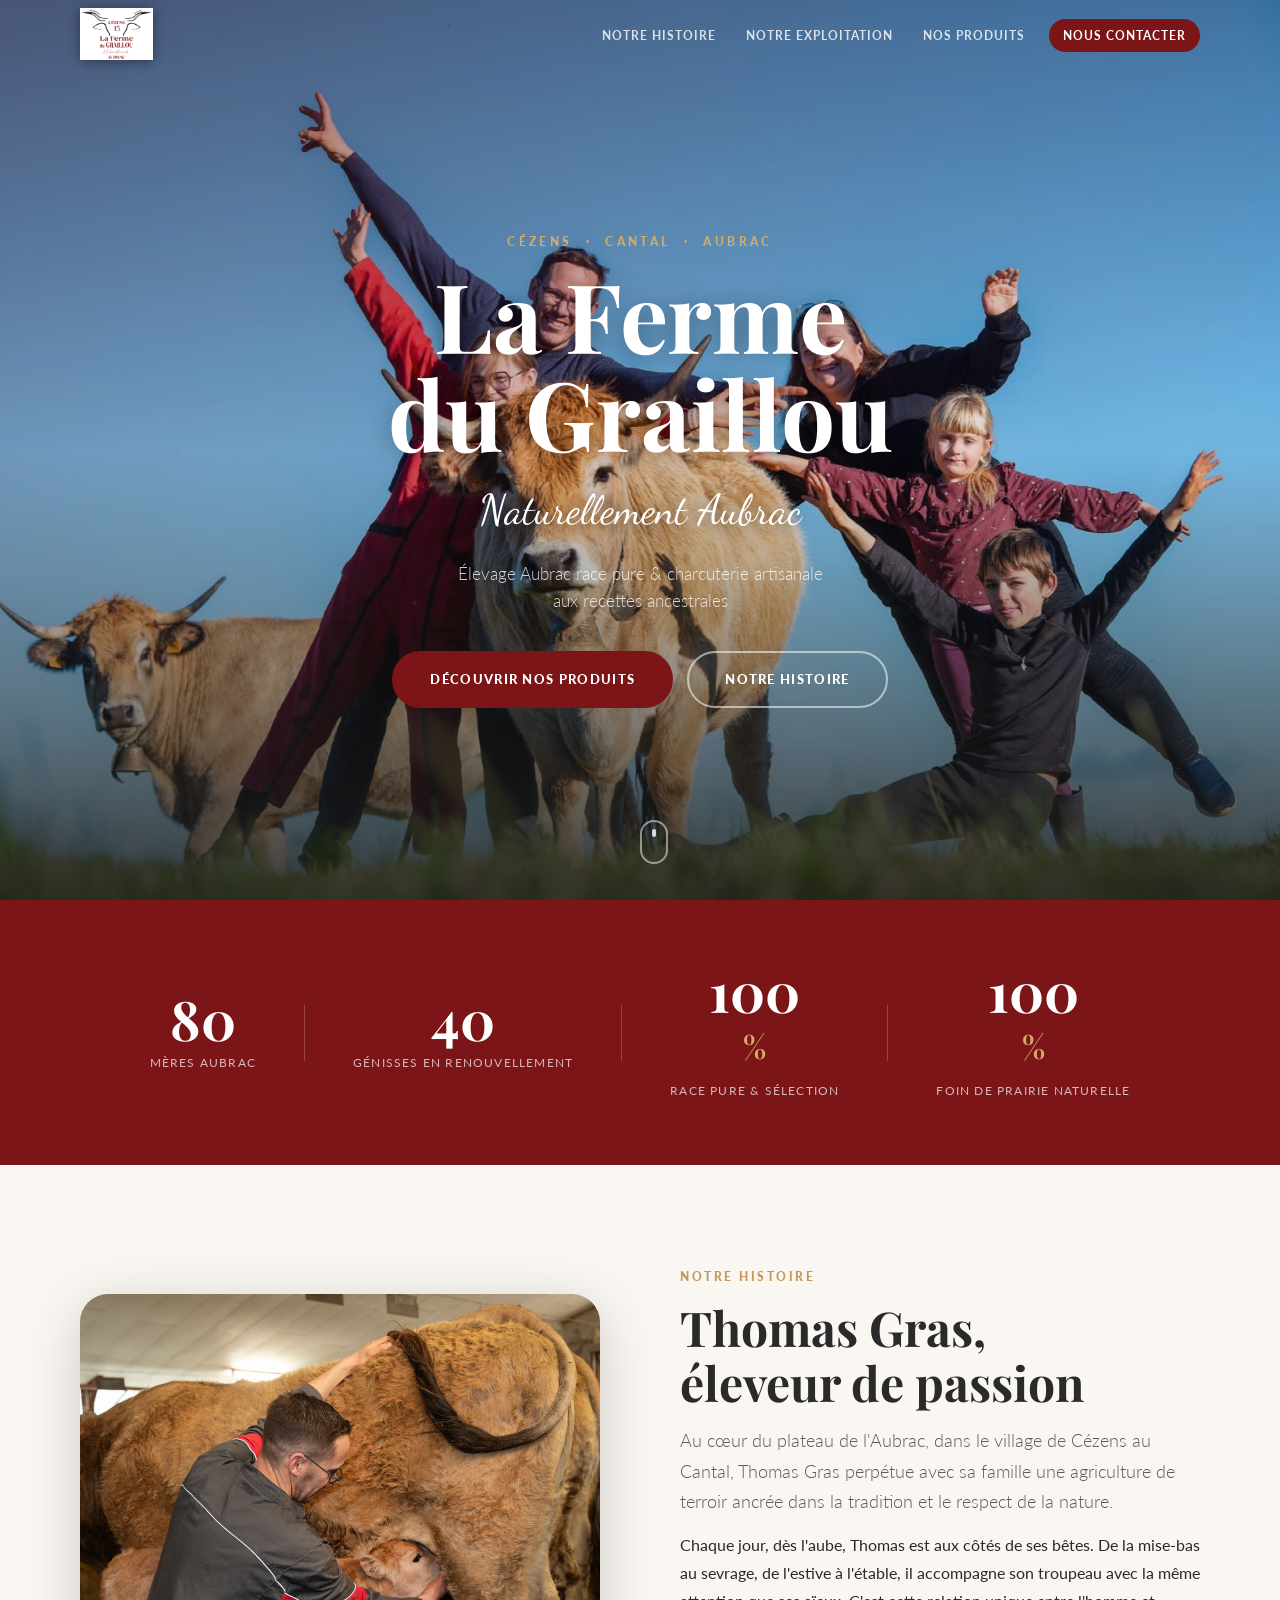
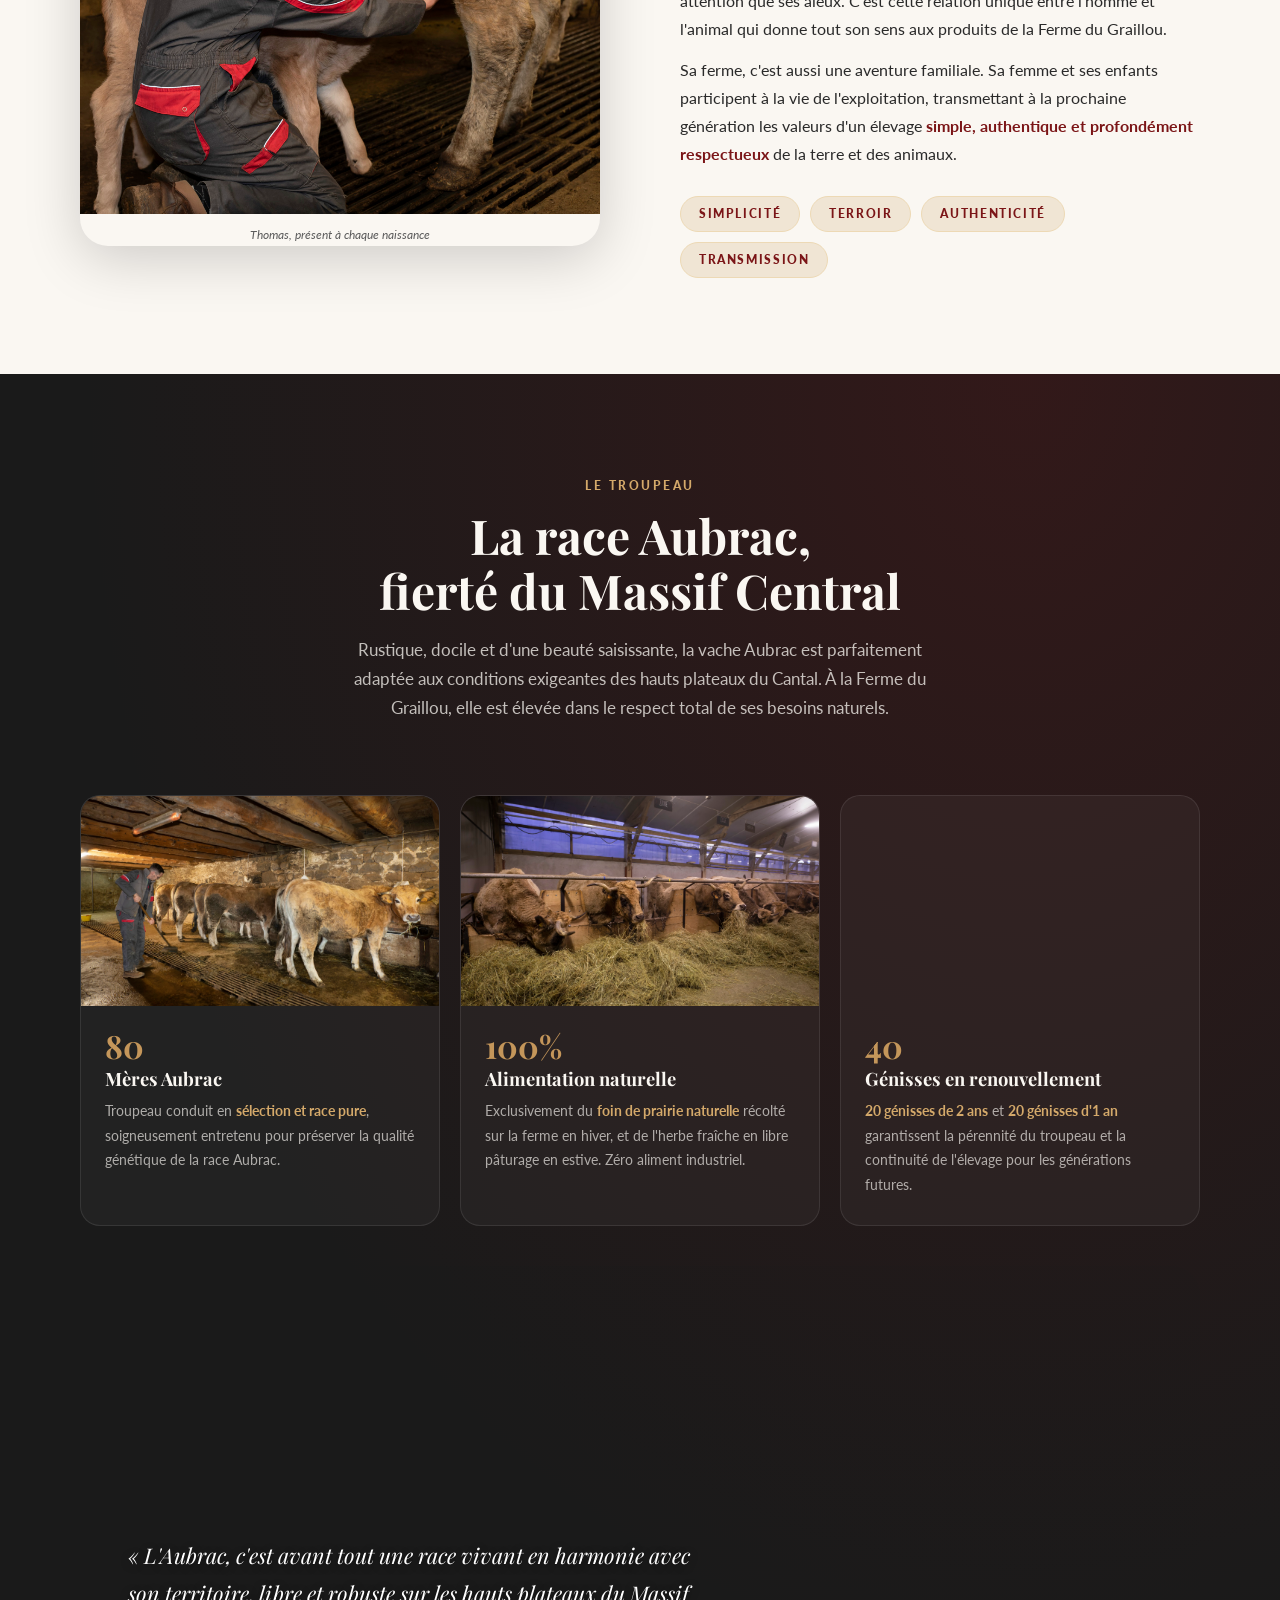
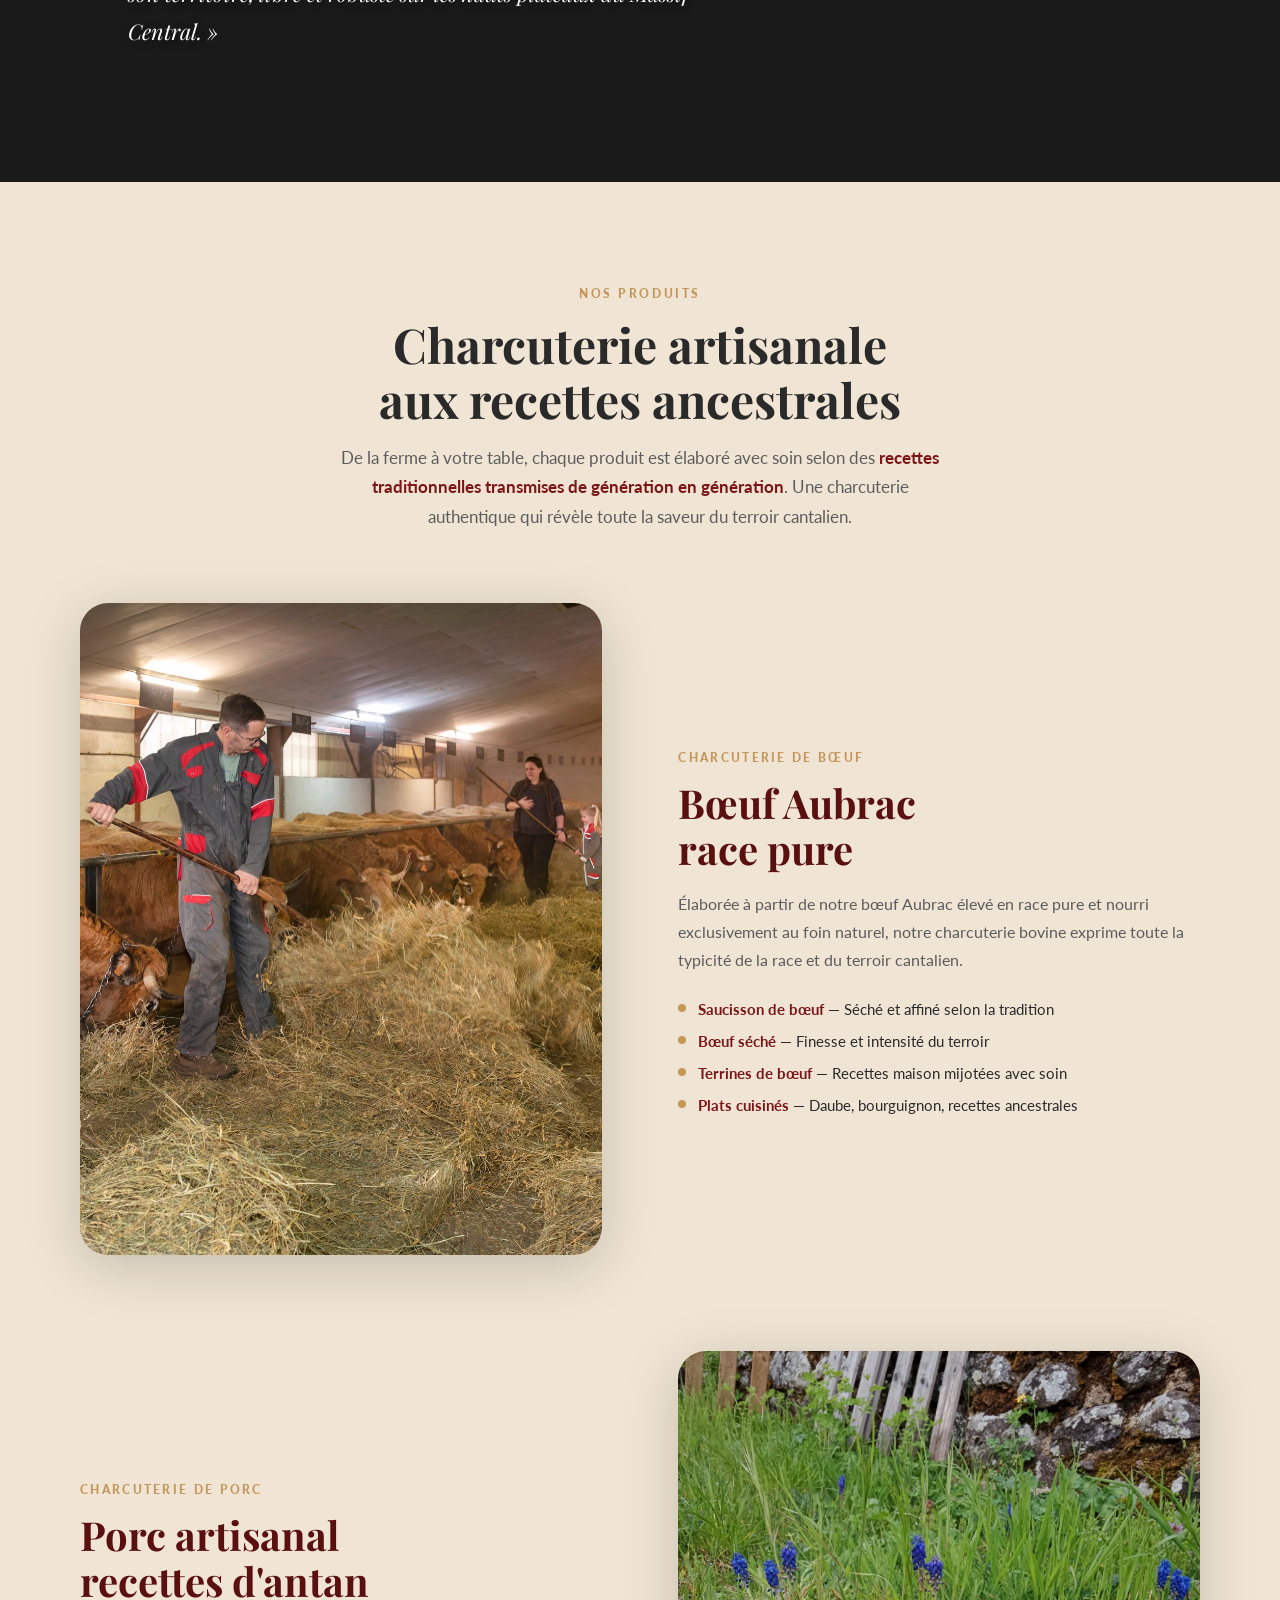
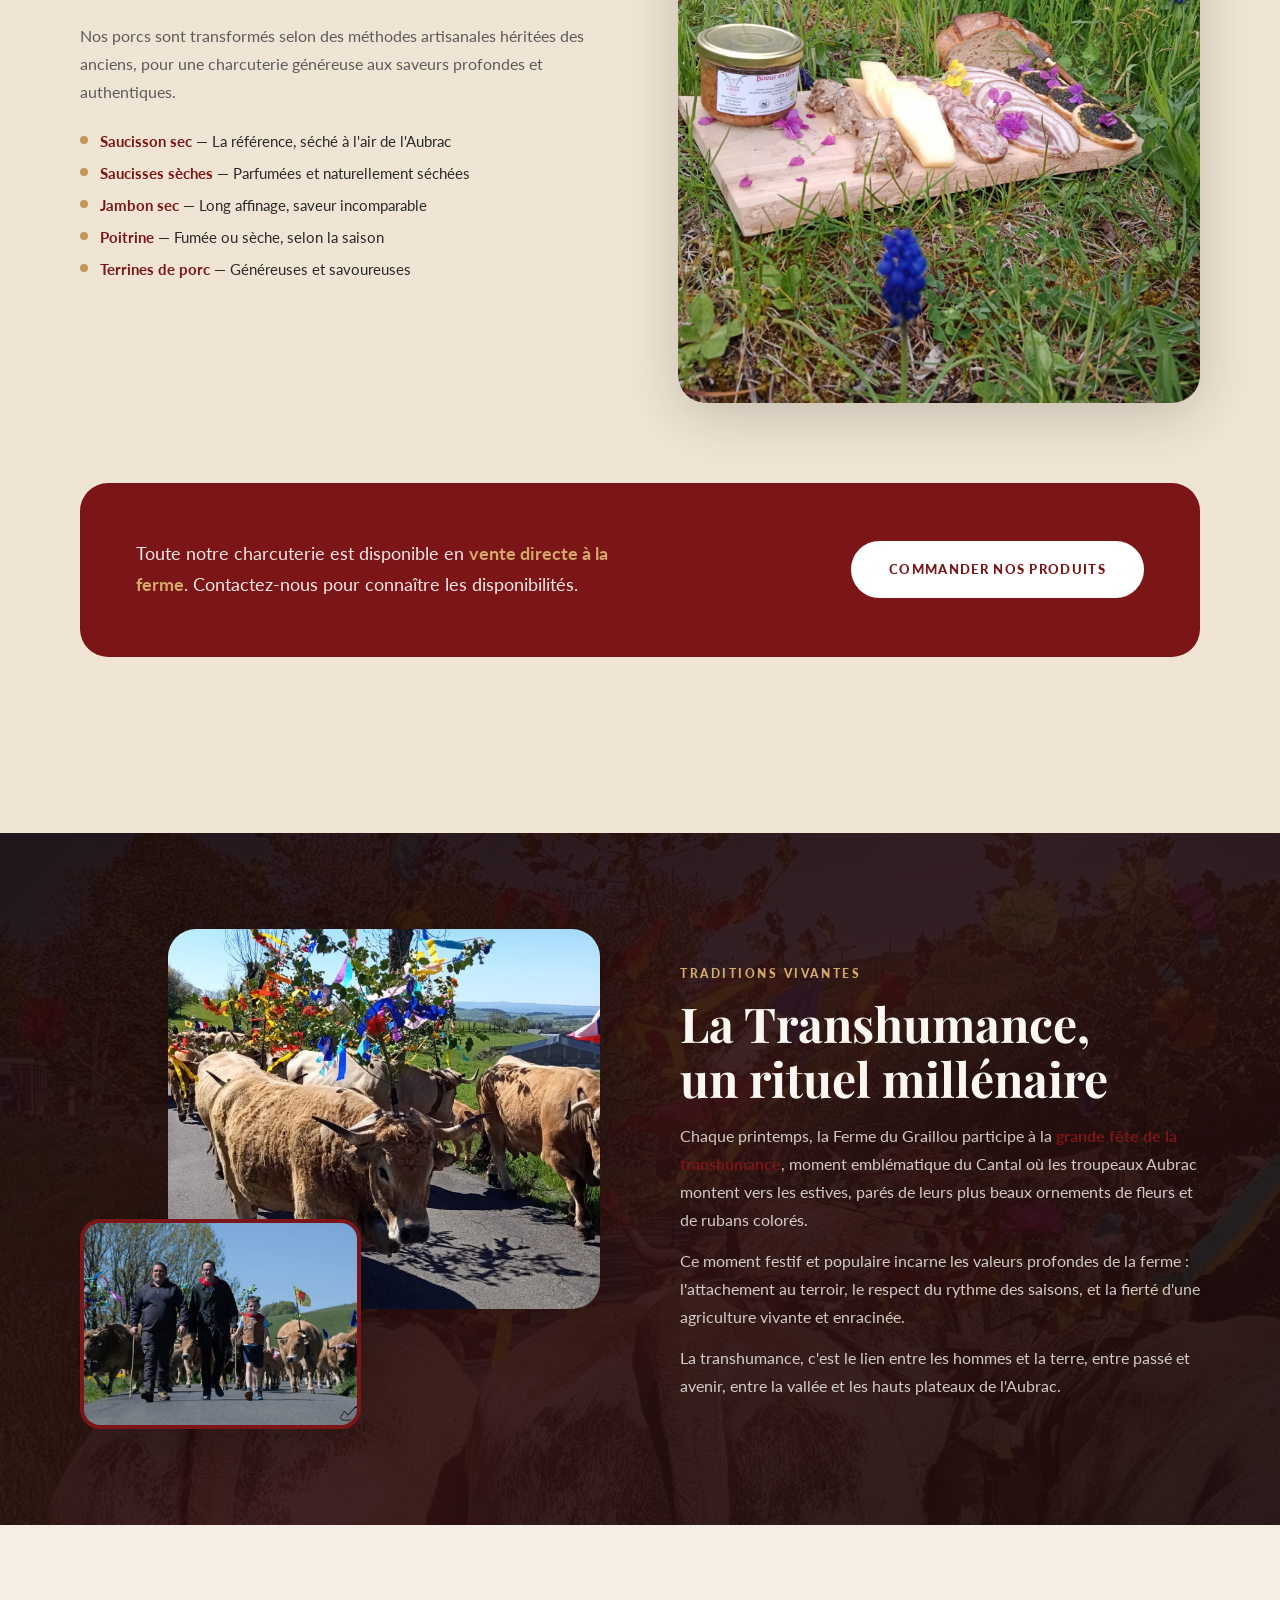
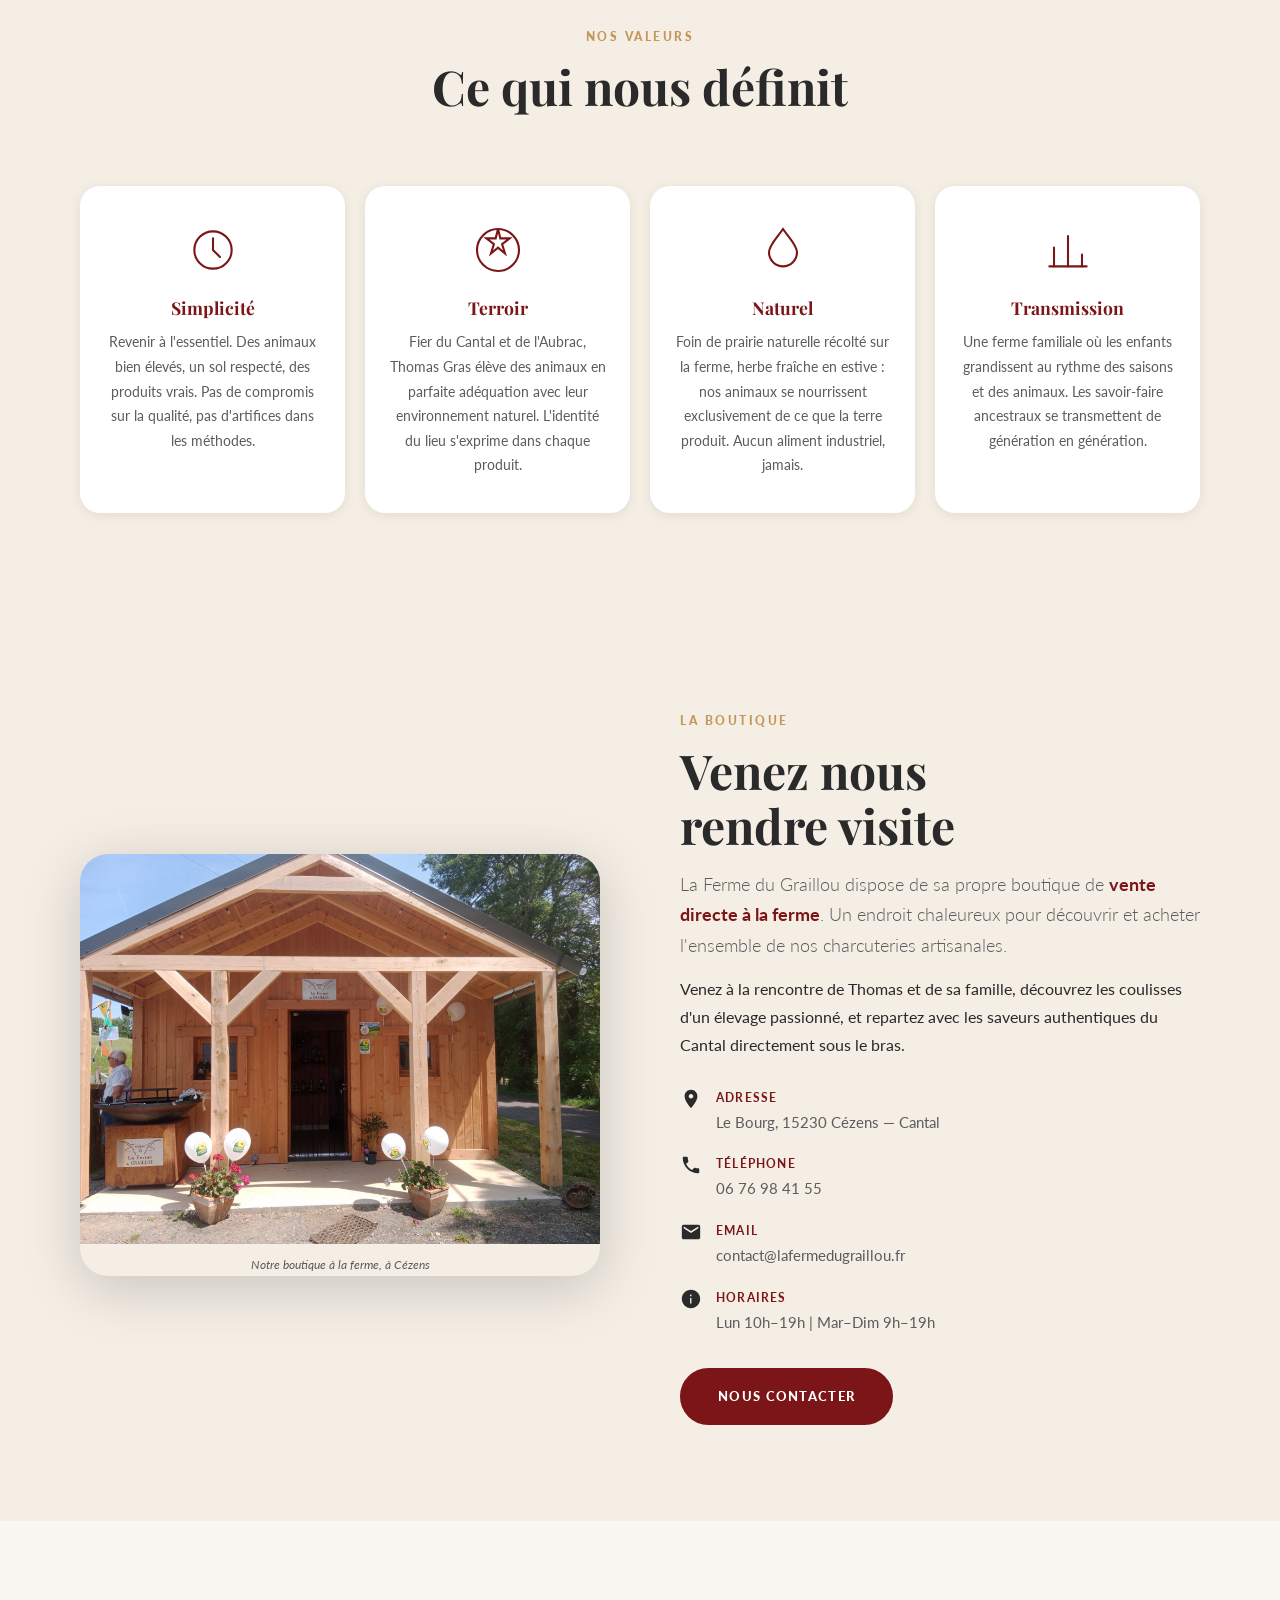
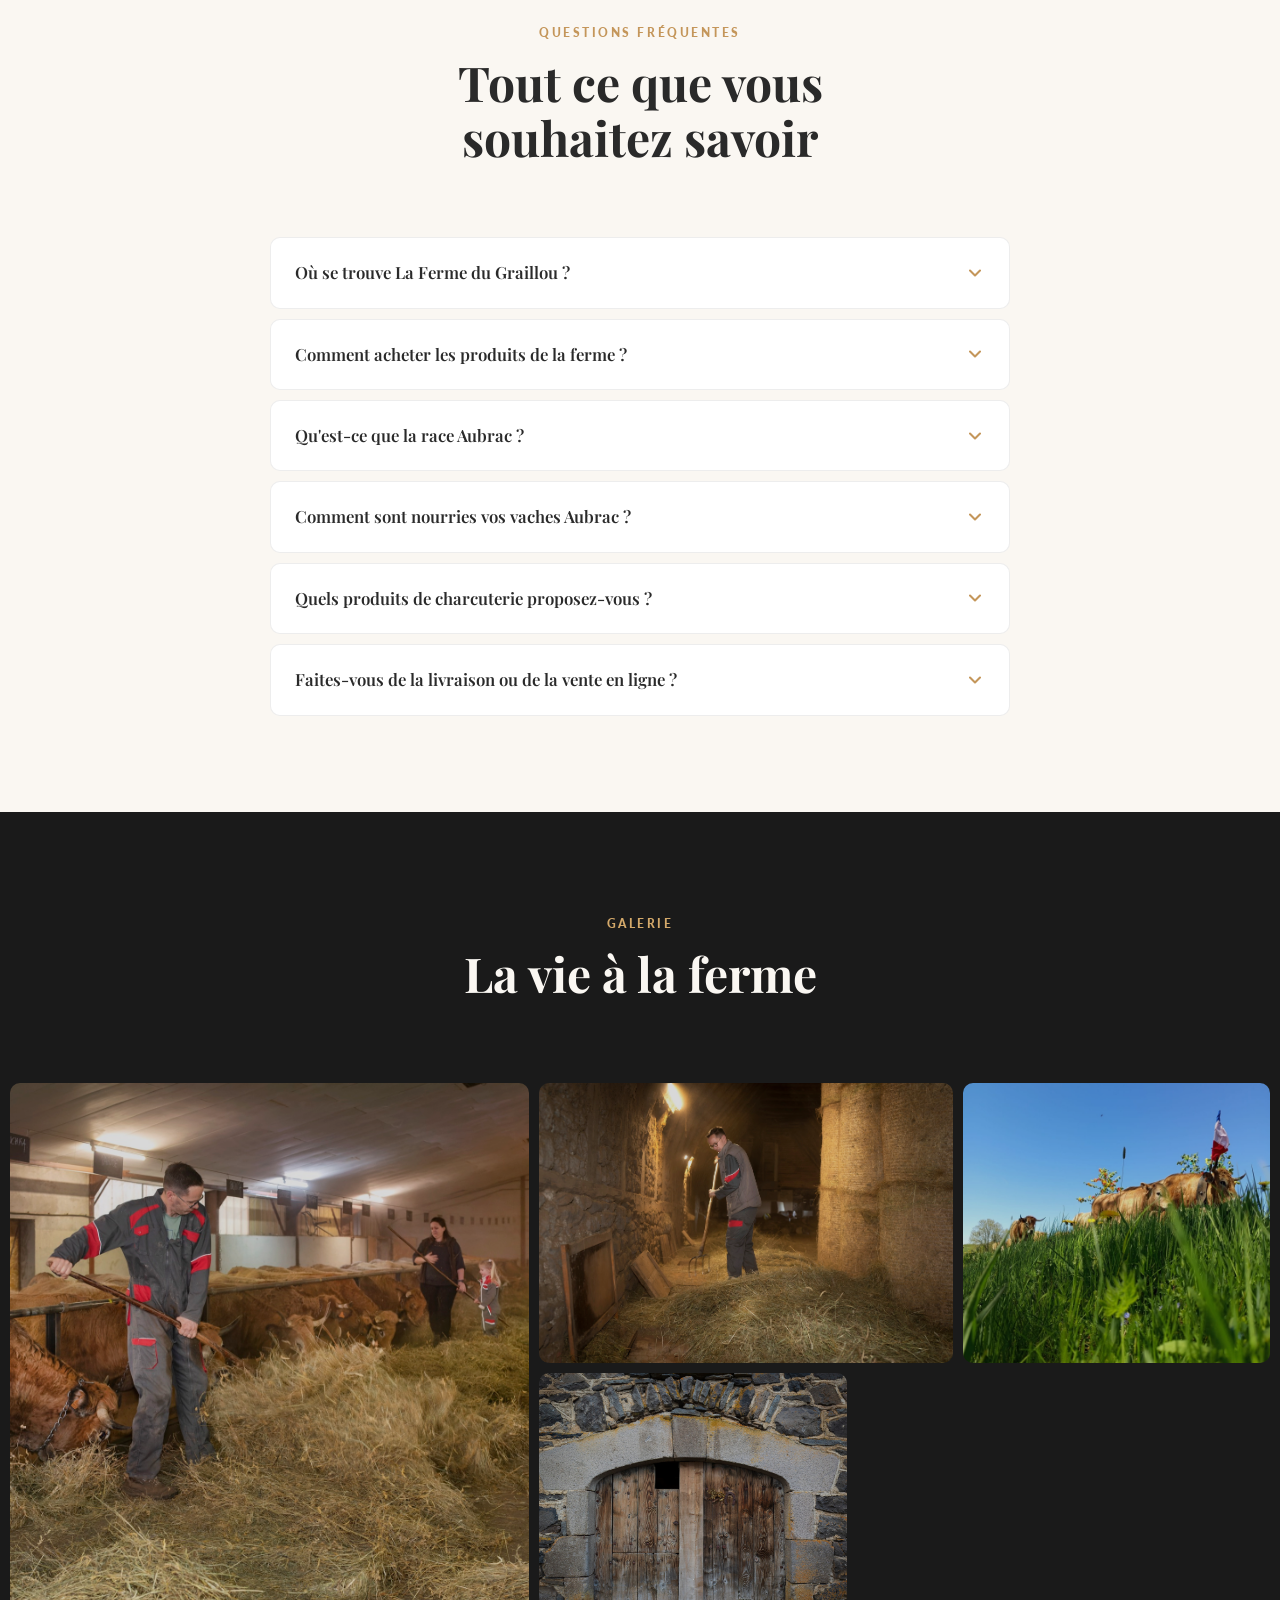
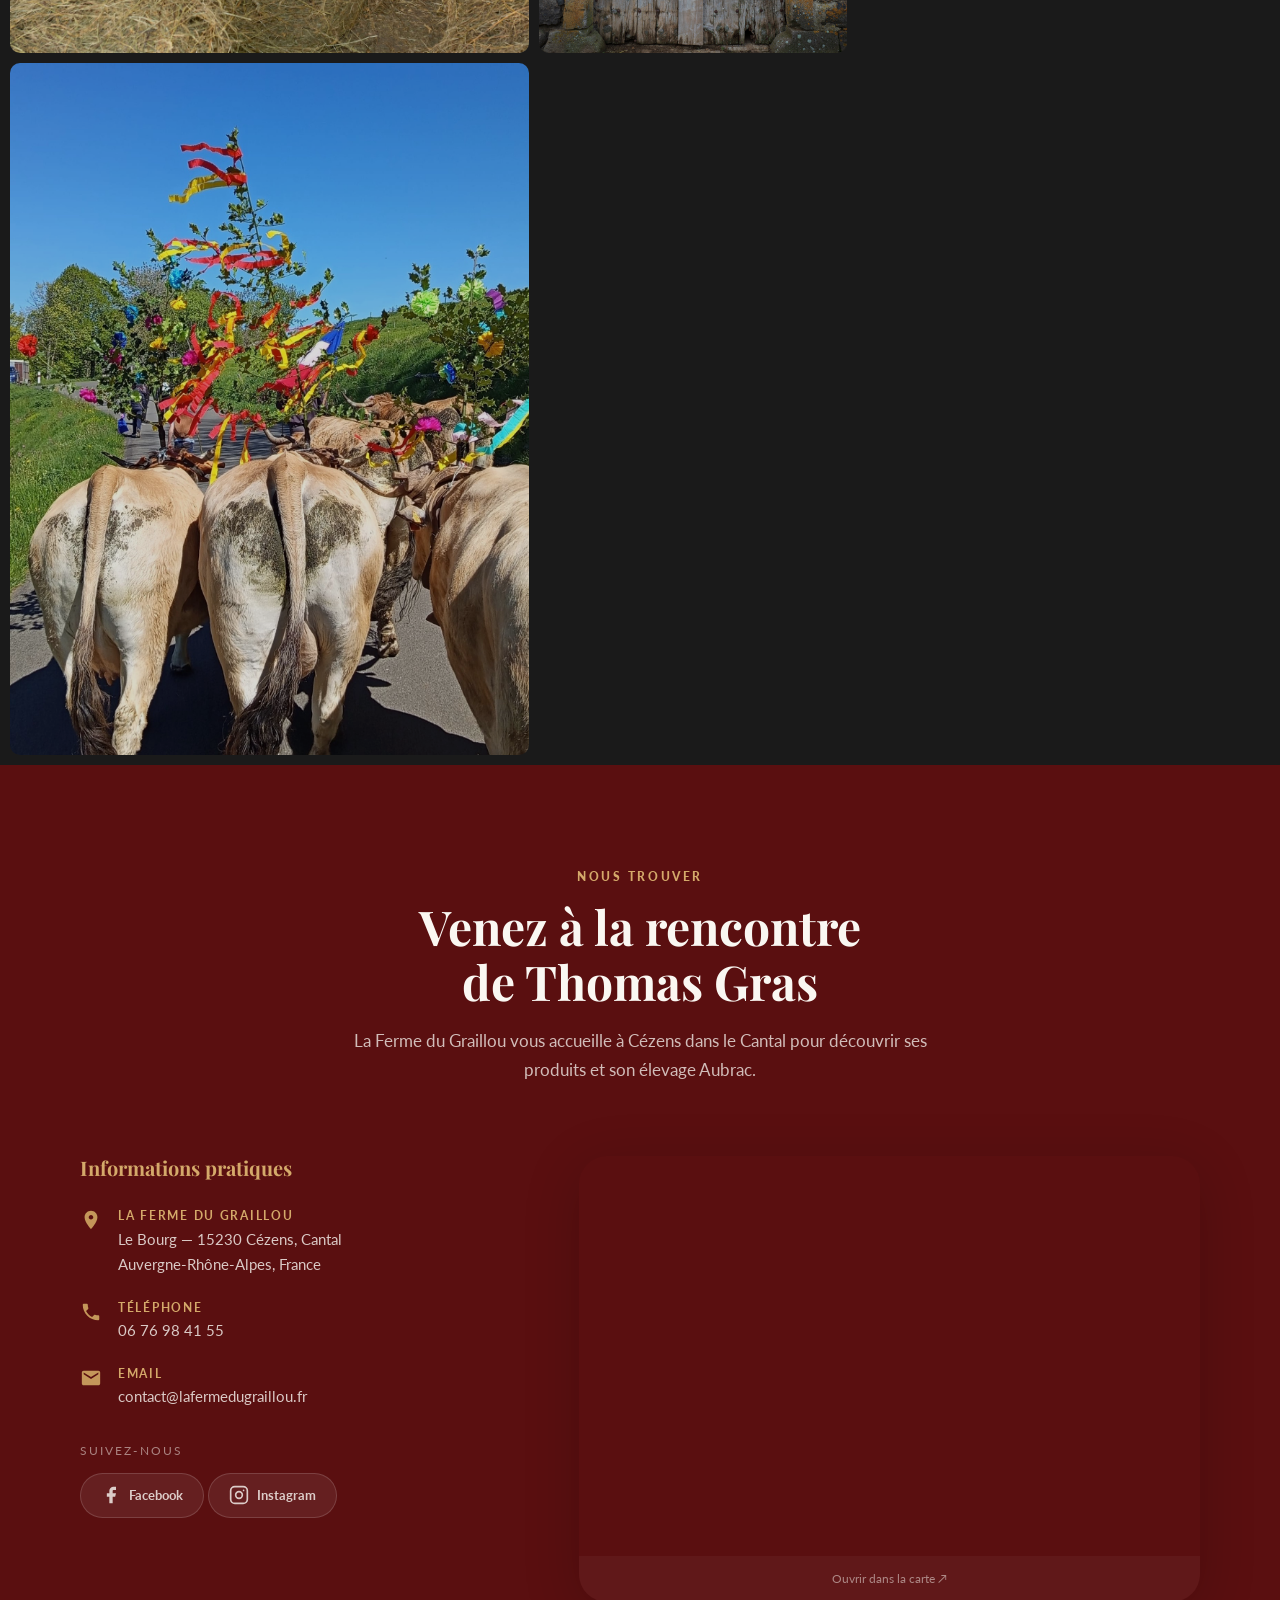
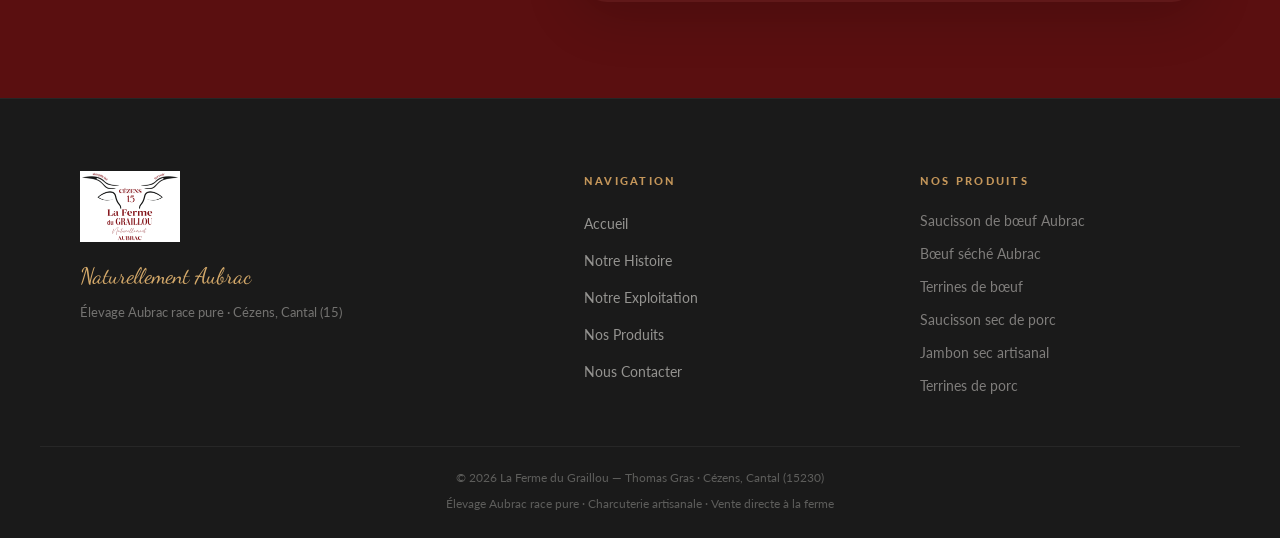
==== index.html @ 2bb00b64 "clean" ====
<!DOCTYPE html>
<html lang="fr">
<head>
  <meta charset="UTF-8">
  <meta name="viewport" content="width=device-width, initial-scale=1.0">

  <!-- ══════════════════════════════════════════════
       SEO PRIMAIRE
  ══════════════════════════════════════════════ -->
  <title>La Ferme du Graillou | Élevage Aubrac Race Pure & Charcuterie Artisanale – Cézens, Cantal (15)</title>
  <meta name="description" content="Découvrez La Ferme du Graillou à Cézens (Cantal) : élevage Aubrac race pure, 80 mères nourries au foin de prairie naturelle. Charcuterie artisanale de bœuf et porc (saucisson, bœuf séché, jambon sec, terrines) selon des recettes ancestrales. Vente directe à la ferme.">
  <meta name="keywords" content="ferme aubrac, élevage aubrac cantal, charcuterie aubrac artisanale, bœuf séché aubrac, saucisson bœuf aubrac, vente directe ferme Cantal, Cézens 15590, ferme du graillou, Thomas Gras éleveur aubrac, charcuterie terroir auvergne, jambon sec cantal, terrine bœuf aubrac, race aubrac race pure">
  <meta name="author" content="La Ferme du Graillou – Thomas Gras, Cézens, Cantal">
  <meta name="robots" content="index, follow, max-image-preview:large, max-snippet:-1">
  <meta name="geo.region" content="FR-15">
  <meta name="geo.placename" content="Cézens, Cantal">
  <link rel="canonical" href="https://www.lafermedugraillou.fr/">

  <!-- ══════════════════════════════════════════════
       OPEN GRAPH
  ══════════════════════════════════════════════ -->
  <meta property="og:type" content="website">
  <meta property="og:url" content="https://www.lafermedugraillou.fr/">
  <meta property="og:title" content="La Ferme du Graillou | Élevage Aubrac & Charcuterie Artisanale – Cézens (15)">
  <meta property="og:description" content="80 mères Aubrac race pure, nourries au foin de prairie naturelle. Charcuterie artisanale de bœuf et porc aux recettes ancestrales. Vente directe à Cézens dans le Cantal.">
  <meta property="og:image" content="https://www.lafermedugraillou.fr/images/IMG-20260101-WA0011.jpg">
  <meta property="og:image:width" content="1200">
  <meta property="og:image:height" content="630">
  <meta property="og:locale" content="fr_FR">
  <meta property="og:site_name" content="La Ferme du Graillou">

  <!-- ══════════════════════════════════════════════
       TWITTER CARD
  ══════════════════════════════════════════════ -->
  <meta name="twitter:card" content="summary_large_image">
  <meta name="twitter:title" content="La Ferme du Graillou | Élevage Aubrac & Charcuterie Artisanale">
  <meta name="twitter:description" content="Élevage Aubrac race pure et charcuterie artisanale à Cézens, Cantal. Vente directe à la ferme.">
  <meta name="twitter:image" content="https://www.lafermedugraillou.fr/images/IMG-20260101-WA0011.jpg">

  <!-- ══════════════════════════════════════════════
       PERFORMANCE
  ══════════════════════════════════════════════ -->
  <link rel="preconnect" href="https://fonts.googleapis.com">
  <link rel="preconnect" href="https://fonts.gstatic.com" crossorigin>
  <link href="https://fonts.googleapis.com/css2?family=Playfair+Display:ital,wght@0,400;0,600;0,700;1,400;1,600&family=Lato:wght@300;400;700;900&family=Dancing+Script:wght@600;700&display=swap" rel="stylesheet">
  <link rel="preload" as="image" href="images/IMG-20260101-WA0011.jpg">
  <link rel="icon" type="image/png" href="images/LOGO.pdf_20240627_192916_0000.png">

  <!-- CSS -->
  <link rel="stylesheet" href="style.css">

  <!-- ══════════════════════════════════════════════
       SCHEMA.ORG – DONNÉES STRUCTURÉES
  ══════════════════════════════════════════════ -->
  <script type="application/ld+json">
  {
    "@context": "https://schema.org",
    "@graph": [
      {
        "@type": ["LocalBusiness", "FoodEstablishment", "Farm"],
        "@id": "https://www.lafermedugraillou.fr/#business",
        "name": "La Ferme du Graillou",
        "alternateName": ["Ferme du Graillou", "La Ferme du Graillou Cézens"],
        "description": "Élevage Aubrac en race pure et sélection à Cézens dans le Cantal. 80 mères Aubrac nourries exclusivement au foin de prairie naturelle récolté sur la ferme. Charcuterie artisanale de bœuf et de porc élaborée selon des recettes traditionnelles et ancestrales. Vente directe à la ferme.",
        "url": "https://www.lafermedugraillou.fr",
        "logo": "https://www.lafermedugraillou.fr/images/LOGO.pdf_20240627_192916_0000.png",
        "image": ["https://www.lafermedugraillou.fr/images/IMG-20260101-WA0011.jpg","https://www.lafermedugraillou.fr/images/IMG-20260209-WA0002.jpg"],
        "telephone": "+33-6-76-98-41-55",
        "openingHours": ["Mo 10:00-19:00", "Tu-Su 09:00-19:00"],
        "email": "contact@lafermedugraillou.fr",
        "priceRange": "€€",
        "currenciesAccepted": "EUR",
        "paymentAccepted": "Cash, Chèque",
        "address": {
          "@type": "PostalAddress",
          "streetAddress": "Le Bourg",
          "addressLocality": "Cézens",
          "postalCode": "15230",
          "addressRegion": "Cantal",
          "addressCountry": "FR"
        },
        "geo": { "@type": "GeoCoordinates", "latitude": 45.07, "longitude": 2.88 },
        "founder": {
          "@type": "Person",
          "name": "Thomas Gras",
          "jobTitle": "Éleveur – Charcutier artisanal"
        },
        "hasOfferCatalog": {
          "@type": "OfferCatalog",
          "name": "Charcuterie artisanale La Ferme du Graillou",
          "itemListElement": [
            { "@type": "Offer", "itemOffered": { "@type": "Product", "name": "Saucisson de bœuf Aubrac", "description": "Saucisson sec élaboré à partir de bœuf Aubrac race pure élevé à Cézens dans le Cantal" } },
            { "@type": "Offer", "itemOffered": { "@type": "Product", "name": "Bœuf séché Aubrac", "description": "Bœuf séché traditionnel à partir de vaches Aubrac nourries au foin de prairie naturelle" } },
            { "@type": "Offer", "itemOffered": { "@type": "Product", "name": "Terrines de bœuf Aubrac" } },
            { "@type": "Offer", "itemOffered": { "@type": "Product", "name": "Plats cuisinés au bœuf Aubrac" } },
            { "@type": "Offer", "itemOffered": { "@type": "Product", "name": "Saucisson sec de porc" } },
            { "@type": "Offer", "itemOffered": { "@type": "Product", "name": "Saucisses sèches de porc" } },
            { "@type": "Offer", "itemOffered": { "@type": "Product", "name": "Jambon sec artisanal" } },
            { "@type": "Offer", "itemOffered": { "@type": "Product", "name": "Poitrine de porc" } },
            { "@type": "Offer", "itemOffered": { "@type": "Product", "name": "Terrines de porc" } }
          ]
        },
        "sameAs": ["https://www.facebook.com/thomas.gras.92/", "https://www.instagram.com/gras4243/"]
      },
      {
        "@type": "FAQPage",
        "mainEntity": [
          {
            "@type": "Question",
            "name": "Où se trouve La Ferme du Graillou ?",
            "acceptedAnswer": {
              "@type": "Answer",
              "text": "La Ferme du Graillou est située au Bourg, à Cézens (15230) dans le Cantal, au cœur du plateau de l'Aubrac en Auvergne. Elle est accessible depuis Saint-Flour ou Murat."
            }
          },
          {
            "@type": "Question",
            "name": "Comment acheter les produits de la Ferme du Graillou ?",
            "acceptedAnswer": {
              "@type": "Answer",
              "text": "Nos charcuteries sont disponibles en vente directe à la ferme dans notre boutique en bois à Cézens. Contactez-nous par téléphone ou email pour connaître les disponibilités et passer commande."
            }
          },
          {
            "@type": "Question",
            "name": "Qu'est-ce que la race Aubrac ?",
            "acceptedAnswer": {
              "@type": "Answer",
              "text": "L'Aubrac est une race bovine rustique et docile, originaire du plateau du même nom en Aveyron et Cantal. Reconnue pour la qualité exceptionnelle de sa viande persillée, elle est parfaitement adaptée aux conditions climatiques des hauts plateaux. À la Ferme du Graillou, le troupeau est conduit en race pure et sélection."
            }
          },
          {
            "@type": "Question",
            "name": "Comment sont nourries les vaches Aubrac de la ferme ?",
            "acceptedAnswer": {
              "@type": "Answer",
              "text": "Nos 80 vaches Aubrac sont nourries exclusivement au foin de prairie naturelle récolté sur la ferme en hiver, et bénéficient de pâturages naturels en libre accès durant la période estivale. Aucun aliment industriel ni intrant extérieur n'est utilisé."
            }
          },
          {
            "@type": "Question",
            "name": "Quels produits de charcuterie proposez-vous ?",
            "acceptedAnswer": {
              "@type": "Answer",
              "text": "Nous proposons une gamme complète de charcuterie artisanale : en bœuf Aubrac (saucisson, bœuf séché, terrines, plats cuisinés) et en porc (saucisson sec, saucisses sèches, jambon sec, poitrine, terrines). Tous nos produits sont élaborés selon des recettes traditionnelles et ancestrales."
            }
          },
          {
            "@type": "Question",
            "name": "Faites-vous de la livraison ou de la vente en ligne ?",
            "acceptedAnswer": {
              "@type": "Answer",
              "text": "Nos produits sont principalement disponibles en vente directe à la ferme. Pour toute demande de livraison ou de commande à distance, contactez-nous directement par téléphone ou email afin de trouver la solution la plus adaptée."
            }
          }
        ]
      },
      {
        "@type": "WebSite",
        "@id": "https://www.lafermedugraillou.fr/#website",
        "url": "https://www.lafermedugraillou.fr",
        "name": "La Ferme du Graillou",
        "inLanguage": "fr-FR",
        "publisher": { "@id": "https://www.lafermedugraillou.fr/#business" }
      }
    ]
  }
  </script>
</head>

<body>

  <!-- Barre de progression de lecture -->
  <div class="scroll-progress" aria-hidden="true"></div>

  <!-- ══════════════════════════════════════════════
       NAVIGATION
  ══════════════════════════════════════════════ -->
  <header class="site-header" id="site-header">
    <nav class="nav-container" aria-label="Navigation principale">

      <a href="index.html" class="nav-logo" aria-label="La Ferme du Graillou – Retour à l'accueil">
        <img src="images/LOGO.pdf_20240627_192916_0000.png"
             alt="Logo La Ferme du Graillou – Élevage Aubrac Cézens Cantal"
             width="110" height="74">
      </a>

      <button class="nav-toggle" id="nav-toggle"
              aria-expanded="false" aria-controls="nav-menu"
              aria-label="Ouvrir le menu de navigation">
        <span class="burger-line"></span>
        <span class="burger-line"></span>
        <span class="burger-line"></span>
      </button>

      <ul class="nav-menu" id="nav-menu" role="list">
        <li><a href="histoire.html"     class="nav-link">Notre Histoire</a></li>
        <li><a href="exploitation.html" class="nav-link">Notre Exploitation</a></li>
        <li><a href="produits.html"     class="nav-link">Nos Produits</a></li>
        <li><a href="contact.html"      class="nav-link nav-cta">Nous Contacter</a></li>
      </ul>

    </nav>
  </header>

  <main id="main">

    <!-- ══════════════════════════════════════════════
         HERO
    ══════════════════════════════════════════════ -->
    <section id="accueil" class="hero" aria-label="La Ferme du Graillou – Élevage Aubrac et charcuterie artisanale à Cézens">

      <div class="hero-media" aria-hidden="true">
        <img src="images/IMG-20260101-WA0011.jpg"
             alt="Thomas Gras et sa famille avec leurs vaches Aubrac dans les prairies de Cézens, Cantal"
             class="hero-img"
             fetchpriority="high"
             decoding="async">
      </div>
      <div class="hero-overlay" aria-hidden="true"></div>

      <div class="hero-content">
        <p  class="hero-eyebrow hero-anim" style="--i:0">Cézens &nbsp;·&nbsp; Cantal &nbsp;·&nbsp; Aubrac</p>
        <h1 class="hero-title  hero-anim" style="--i:1">La Ferme<br>du Graillou</h1>
        <p  class="hero-script hero-anim"  style="--i:2">Naturellement Aubrac</p>
        <p  class="hero-sub    hero-anim"  style="--i:3">
          Élevage Aubrac race pure &amp; charcuterie artisanale<br class="d-none-sm">
          aux recettes ancestrales
        </p>
        <div class="hero-actions hero-anim" style="--i:4">
          <a href="#produits" class="btn btn-primary">Découvrir nos produits</a>
          <a href="#histoire" class="btn btn-ghost">Notre histoire</a>
        </div>
      </div>

      <a href="#histoire" class="hero-scroll-cue" aria-label="Défiler vers la suite">
        <span class="scroll-mouse" aria-hidden="true"><span></span></span>
      </a>

    </section>

    <!-- ══════════════════════════════════════════════
         BANDE DE CHIFFRES CLÉS
    ══════════════════════════════════════════════ -->
    <section class="stats-band" aria-label="Chiffres clés de l'élevage Aubrac">
      <div class="stats-inner">
        <div class="stat-item" data-animate="fade-up">
          <span class="stat-num" data-count="80">0</span>
          <span class="stat-suffix"></span>
          <span class="stat-label">Mères Aubrac</span>
        </div>
        <div class="stat-sep" aria-hidden="true"></div>
        <div class="stat-item" data-animate="fade-up" style="--anim-delay:80ms">
          <span class="stat-num" data-count="40">0</span>
          <span class="stat-suffix"></span>
          <span class="stat-label">Génisses en renouvellement</span>
        </div>
        <div class="stat-sep" aria-hidden="true"></div>
        <div class="stat-item" data-animate="fade-up" style="--anim-delay:160ms">
          <span class="stat-num" data-count="100">0</span>
          <span class="stat-suffix">%</span>
          <span class="stat-label">Race pure &amp; sélection</span>
        </div>
        <div class="stat-sep" aria-hidden="true"></div>
        <div class="stat-item" data-animate="fade-up" style="--anim-delay:240ms">
          <span class="stat-num" data-count="100">0</span>
          <span class="stat-suffix">%</span>
          <span class="stat-label">Foin de prairie naturelle</span>
        </div>
      </div>
    </section>

    <!-- ══════════════════════════════════════════════
         NOTRE HISTOIRE
    ══════════════════════════════════════════════ -->
    <section id="histoire" class="section section-histoire" aria-labelledby="h-histoire">
      <div class="container">

        <div class="split-layout">

          <div class="split-image" data-animate="fade-right">
            <figure class="img-frame">
              <img src="images/G23_9295-CR2_DxO_DeepPRIME.jpg"
                   alt="Thomas Gras aide un veau nouveau-né à téter sa mère Aubrac dans l'étable de la Ferme du Graillou à Cézens"
                   loading="lazy" decoding="async">
              <figcaption>Thomas, présent à chaque naissance</figcaption>
            </figure>
          </div>

          <div class="split-text">
            <span class="eyebrow" data-animate="fade-up">Notre Histoire</span>
            <h2 id="h-histoire" class="section-title" data-animate="fade-up" style="--anim-delay:80ms">
              Thomas Gras,<br>éleveur de passion
            </h2>
            <p data-animate="fade-up" style="--anim-delay:160ms" class="lead-text">
              Au cœur du plateau de l'Aubrac, dans le village de Cézens au Cantal, Thomas Gras perpétue avec sa famille une agriculture de terroir ancrée dans la tradition et le respect de la nature.
            </p>
            <p data-animate="fade-up" style="--anim-delay:200ms">
              Chaque jour, dès l'aube, Thomas est aux côtés de ses bêtes. De la mise-bas au sevrage, de l'estive à l'étable, il accompagne son troupeau avec la même attention que ses aïeux. C'est cette relation unique entre l'homme et l'animal qui donne tout son sens aux produits de la Ferme du Graillou.
            </p>
            <p data-animate="fade-up" style="--anim-delay:240ms">
              Sa ferme, c'est aussi une aventure familiale. Sa femme et ses enfants participent à la vie de l'exploitation, transmettant à la prochaine génération les valeurs d'un élevage <strong>simple, authentique et profondément respectueux</strong> de la terre et des animaux.
            </p>

            <div class="tag-row" data-animate="fade-up" style="--anim-delay:300ms">
              <span class="tag">Simplicité</span>
              <span class="tag">Terroir</span>
              <span class="tag">Authenticité</span>
              <span class="tag">Transmission</span>
            </div>
          </div>

        </div>
      </div>
    </section>

    <!-- ══════════════════════════════════════════════
         LE TROUPEAU AUBRAC
    ══════════════════════════════════════════════ -->
    <section id="troupeau" class="section section-troupeau" aria-labelledby="h-troupeau">
      <div class="container">

        <div class="section-header-centered">
          <span class="eyebrow eyebrow--light" data-animate="fade-up">Le Troupeau</span>
          <h2 id="h-troupeau" class="section-title section-title--light" data-animate="fade-up" style="--anim-delay:80ms">
            La race Aubrac,<br>fierté du Massif Central
          </h2>
          <p class="intro-text intro-text--light" data-animate="fade-up" style="--anim-delay:160ms">
            Rustique, docile et d'une beauté saisissante, la vache Aubrac est parfaitement adaptée aux conditions exigeantes des hauts plateaux du Cantal. À la Ferme du Graillou, elle est élevée dans le respect total de ses besoins naturels.
          </p>
        </div>

        <div class="features-grid">

          <article class="feature-card" data-animate="fade-up">
            <div class="feature-card-img">
              <img src="images/G23_9182-CR2_DxO_DeepPRIME.jpg"
                   alt="Thomas Gras avec ses vaches Aubrac dans l'étable traditionnelle en pierre de la Ferme du Graillou, Cézens, Cantal"
                   loading="lazy" decoding="async">
            </div>
            <div class="feature-card-body">
              <span class="feature-num">80</span>
              <h3>Mères Aubrac</h3>
              <p>Troupeau conduit en <strong>sélection et race pure</strong>, soigneusement entretenu pour préserver la qualité génétique de la race Aubrac.</p>
            </div>
          </article>

          <article class="feature-card" data-animate="fade-up" style="--anim-delay:100ms">
            <div class="feature-card-img">
              <img src="images/G23_9402-CR2_DxO_DeepPRIME.jpg"
                   alt="Vaches Aubrac mangeant du foin de prairie naturelle dans l'étable de la Ferme du Graillou à Cézens"
                   loading="lazy" decoding="async">
            </div>
            <div class="feature-card-body">
              <span class="feature-num">100%</span>
              <h3>Alimentation naturelle</h3>
              <p>Exclusivement du <strong>foin de prairie naturelle</strong> récolté sur la ferme en hiver, et de l'herbe fraîche en libre pâturage en estive. Zéro aliment industriel.</p>
            </div>
          </article>

          <article class="feature-card" data-animate="fade-up" style="--anim-delay:200ms">
            <div class="feature-card-img">
              <img src="images/G23_9233-CR2_DxO_DeepPRIME.jpg"
                   alt="Thomas Gras et sa famille distribuent le fourrage aux vaches Aubrac dans l'étable de la Ferme du Graillou"
                   loading="lazy" decoding="async">
            </div>
            <div class="feature-card-body">
              <span class="feature-num">40</span>
              <h3>Génisses en renouvellement</h3>
              <p><strong>20 génisses de 2 ans</strong> et <strong>20 génisses d'1 an</strong> garantissent la pérennité du troupeau et la continuité de l'élevage pour les générations futures.</p>
            </div>
          </article>

        </div>

        <!-- Panorama -->
        <div class="pano-banner" data-animate="fade-up" style="--anim-delay:100ms">
          <img src="images/IMG-20260209-WA0002.jpg"
               alt="Vache Aubrac sur les rochers du plateau du Cantal avec vue panoramique sur les vallées verdoyantes d'Auvergne"
               loading="lazy" decoding="async" class="pano-img">
          <div class="pano-overlay" aria-hidden="true"></div>
          <blockquote class="pano-quote">
            <p>« L'Aubrac, c'est avant tout une race vivant en harmonie avec son territoire, libre et robuste sur les hauts plateaux du Massif Central. »</p>
          </blockquote>
        </div>

      </div>
    </section>

    <!-- ══════════════════════════════════════════════
         NOS PRODUITS
    ══════════════════════════════════════════════ -->
    <section id="produits" class="section section-produits" aria-labelledby="h-produits">
      <div class="container">

        <div class="section-header-centered">
          <span class="eyebrow" data-animate="fade-up">Nos Produits</span>
          <h2 id="h-produits" class="section-title" data-animate="fade-up" style="--anim-delay:80ms">
            Charcuterie artisanale<br>aux recettes ancestrales
          </h2>
          <p class="intro-text" data-animate="fade-up" style="--anim-delay:160ms">
            De la ferme à votre table, chaque produit est élaboré avec soin selon des <strong>recettes traditionnelles transmises de génération en génération</strong>. Une charcuterie authentique qui révèle toute la saveur du terroir cantalien.
          </p>
        </div>

        <!-- Produit 1 : Bœuf Aubrac -->
        <article class="produit-bloc" itemscope itemtype="https://schema.org/Product">
          <div class="produit-img" data-animate="fade-right">
            <figure class="img-frame img-frame--tall">
              <img src="images/G23_9355-CR2_DxO_DeepPRIME_1.jpg"
                   alt="La famille Gras distribue le foin aux vaches Aubrac dans l'étable de la Ferme du Graillou, élevage race pure à Cézens"
                   loading="lazy" decoding="async">
            </figure>
          </div>
          <div class="produit-content" data-animate="fade-left">
            <span class="produit-category">Charcuterie de bœuf</span>
            <h3 class="produit-title" itemprop="name">Bœuf Aubrac<br>race pure</h3>
            <p itemprop="description">
              Élaborée à partir de notre bœuf Aubrac élevé en race pure et nourri exclusivement au foin naturel, notre charcuterie bovine exprime toute la typicité de la race et du terroir cantalien.
            </p>
            <ul class="produit-list" role="list">
              <li><span class="pl-dot" aria-hidden="true"></span><span><strong>Saucisson de bœuf</strong> — Séché et affiné selon la tradition</span></li>
              <li><span class="pl-dot" aria-hidden="true"></span><span><strong>Bœuf séché</strong> — Finesse et intensité du terroir</span></li>
              <li><span class="pl-dot" aria-hidden="true"></span><span><strong>Terrines de bœuf</strong> — Recettes maison mijotées avec soin</span></li>
              <li><span class="pl-dot" aria-hidden="true"></span><span><strong>Plats cuisinés</strong> — Daube, bourguignon, recettes ancestrales</span></li>
            </ul>
          </div>
        </article>

        <!-- Produit 2 : Porc -->
        <article class="produit-bloc produit-bloc--reverse" itemscope itemtype="https://schema.org/Product">
          <div class="produit-img" data-animate="fade-left">
            <figure class="img-frame img-frame--tall">
              <img src="images/IMG_20230508_192438.jpg"
                   alt="Planche de charcuteries artisanales de la Ferme du Graillou : saucisson, terrines et accompagnements sur fond naturel"
                   loading="lazy" decoding="async">
            </figure>
          </div>
          <div class="produit-content" data-animate="fade-right">
            <span class="produit-category">Charcuterie de porc</span>
            <h3 class="produit-title" itemprop="name">Porc artisanal<br>recettes d'antan</h3>
            <p itemprop="description">
              Nos porcs sont transformés selon des méthodes artisanales héritées des anciens, pour une charcuterie généreuse aux saveurs profondes et authentiques.
            </p>
            <ul class="produit-list" role="list">
              <li><span class="pl-dot" aria-hidden="true"></span><span><strong>Saucisson sec</strong> — La référence, séché à l'air de l'Aubrac</span></li>
              <li><span class="pl-dot" aria-hidden="true"></span><span><strong>Saucisses sèches</strong> — Parfumées et naturellement séchées</span></li>
              <li><span class="pl-dot" aria-hidden="true"></span><span><strong>Jambon sec</strong> — Long affinage, saveur incomparable</span></li>
              <li><span class="pl-dot" aria-hidden="true"></span><span><strong>Poitrine</strong> — Fumée ou sèche, selon la saison</span></li>
              <li><span class="pl-dot" aria-hidden="true"></span><span><strong>Terrines de porc</strong> — Généreuses et savoureuses</span></li>
            </ul>
          </div>
        </article>

        <div class="produits-cta-banner" data-animate="fade-up">
          <p>Toute notre charcuterie est disponible en <strong>vente directe à la ferme</strong>. Contactez-nous pour connaître les disponibilités.</p>
          <a href="#contact" class="btn btn-primary">Commander nos produits</a>
        </div>

      </div>
    </section>

    <!-- ══════════════════════════════════════════════
         LA TRANSHUMANCE
    ══════════════════════════════════════════════ -->
    <section id="transhumance" class="section section-transhumance" aria-labelledby="h-transhumance">
      <div class="container">
        <div class="split-layout split-layout--dark">

          <div class="split-text">
            <span class="eyebrow eyebrow--light" data-animate="fade-up">Traditions vivantes</span>
            <h2 id="h-transhumance" class="section-title section-title--light" data-animate="fade-up" style="--anim-delay:80ms">
              La Transhumance,<br>un rituel millénaire
            </h2>
            <p data-animate="fade-up" style="--anim-delay:160ms">
              Chaque printemps, la Ferme du Graillou participe à la <strong>grande fête de la transhumance</strong>, moment emblématique du Cantal où les troupeaux Aubrac montent vers les estives, parés de leurs plus beaux ornements de fleurs et de rubans colorés.
            </p>
            <p data-animate="fade-up" style="--anim-delay:220ms">
              Ce moment festif et populaire incarne les valeurs profondes de la ferme : l'attachement au terroir, le respect du rythme des saisons, et la fierté d'une agriculture vivante et enracinée.
            </p>
            <p data-animate="fade-up" style="--anim-delay:280ms">
              La transhumance, c'est le lien entre les hommes et la terre, entre passé et avenir, entre la vallée et les hauts plateaux de l'Aubrac.
            </p>
          </div>

          <div class="img-duo" data-animate="fade-left" style="--anim-delay:100ms">
            <figure class="img-duo-main">
              <img src="images/IMG-20250520-WA0037.jpg"
                   alt="Troupeau Aubrac de la Ferme du Graillou lors de la transhumance à Cézens, vaches parées de fleurs et rubans colorés"
                   loading="lazy" decoding="async">
            </figure>
            <figure class="img-duo-sec">
              <img src="images/FB_IMG_1747545417967.jpg"
                   alt="Thomas Gras conduit son troupeau Aubrac lors de la transhumance dans le Cantal avec son fils"
                   loading="lazy" decoding="async">
            </figure>
          </div>

        </div>
      </div>
    </section>

    <!-- ══════════════════════════════════════════════
         NOS VALEURS
    ══════════════════════════════════════════════ -->
    <section class="section section-valeurs" aria-labelledby="h-valeurs">
      <div class="container">

        <div class="section-header-centered">
          <span class="eyebrow" data-animate="fade-up">Nos Valeurs</span>
          <h2 id="h-valeurs" class="section-title" data-animate="fade-up" style="--anim-delay:80ms">Ce qui nous définit</h2>
        </div>

        <div class="valeurs-grid">

          <div class="valeur-card" data-animate="fade-up">
            <div class="valeur-icon" aria-hidden="true">
              <svg viewBox="0 0 48 48" fill="none" stroke="currentColor" stroke-width="1.8" stroke-linecap="round"><path d="M24 8c-8.8 0-16 7.2-16 16s7.2 16 16 16 16-7.2 16-16S32.8 8 24 8z"/><path d="M24 14v10l6 6"/></svg>
            </div>
            <h3>Simplicité</h3>
            <p>Revenir à l'essentiel. Des animaux bien élevés, un sol respecté, des produits vrais. Pas de compromis sur la qualité, pas d'artifices dans les méthodes.</p>
          </div>

          <div class="valeur-card" data-animate="fade-up" style="--anim-delay:80ms">
            <div class="valeur-icon" aria-hidden="true">
              <svg viewBox="0 0 48 48" fill="none" stroke="currentColor" stroke-width="1.8" stroke-linecap="round"><path d="M24 6l2 8h8l-6.5 5 2.5 8L24 22l-6 5 2.5-8L14 14h8z"/><circle cx="24" cy="24" r="18"/></svg>
            </div>
            <h3>Terroir</h3>
            <p>Fier du Cantal et de l'Aubrac, Thomas Gras élève des animaux en parfaite adéquation avec leur environnement naturel. L'identité du lieu s'exprime dans chaque produit.</p>
          </div>

          <div class="valeur-card" data-animate="fade-up" style="--anim-delay:160ms">
            <div class="valeur-icon" aria-hidden="true">
              <svg viewBox="0 0 48 48" fill="none" stroke="currentColor" stroke-width="1.8" stroke-linecap="round"><path d="M24 6c-5.5 8-12 14-12 20a12 12 0 0 0 24 0c0-6-6.5-12-12-20z"/></svg>
            </div>
            <h3>Naturel</h3>
            <p>Foin de prairie naturelle récolté sur la ferme, herbe fraîche en estive : nos animaux se nourrissent exclusivement de ce que la terre produit. Aucun aliment industriel, jamais.</p>
          </div>

          <div class="valeur-card" data-animate="fade-up" style="--anim-delay:240ms">
            <div class="valeur-icon" aria-hidden="true">
              <svg viewBox="0 0 48 48" fill="none" stroke="currentColor" stroke-width="1.8" stroke-linecap="round"><path d="M12 38V22M24 38V12M36 38V28"/><path d="M8 38h32"/></svg>
            </div>
            <h3>Transmission</h3>
            <p>Une ferme familiale où les enfants grandissent au rythme des saisons et des animaux. Les savoir-faire ancestraux se transmettent de génération en génération.</p>
          </div>

        </div>
      </div>
    </section>

    <!-- ══════════════════════════════════════════════
         LA BOUTIQUE
    ══════════════════════════════════════════════ -->
    <section id="boutique" class="section section-boutique" aria-labelledby="h-boutique">
      <div class="container">
        <div class="split-layout">

          <div class="split-image" data-animate="fade-right">
            <figure class="img-frame">
              <img src="images/IMG_20230617_123028.jpg"
                   alt="Boutique de vente directe de la Ferme du Graillou à Cézens, Cantal – chalet en bois avec enseigne et fleurs"
                   loading="lazy" decoding="async">
              <figcaption>Notre boutique à la ferme, à Cézens</figcaption>
            </figure>
          </div>

          <div class="split-text">
            <span class="eyebrow" data-animate="fade-up">La Boutique</span>
            <h2 id="h-boutique" class="section-title" data-animate="fade-up" style="--anim-delay:80ms">Venez nous<br>rendre visite</h2>
            <p class="lead-text" data-animate="fade-up" style="--anim-delay:160ms">
              La Ferme du Graillou dispose de sa propre boutique de <strong>vente directe à la ferme</strong>. Un endroit chaleureux pour découvrir et acheter l'ensemble de nos charcuteries artisanales.
            </p>
            <p data-animate="fade-up" style="--anim-delay:200ms">
              Venez à la rencontre de Thomas et de sa famille, découvrez les coulisses d'un élevage passionné, et repartez avec les saveurs authentiques du Cantal directement sous le bras.
            </p>

            <address class="boutique-infos" data-animate="fade-up" style="--anim-delay:240ms">
              <div class="boutique-row">
                <svg class="boutique-icon" viewBox="0 0 24 24" aria-hidden="true"><path d="M12 2C8.13 2 5 5.13 5 9c0 5.25 7 13 7 13s7-7.75 7-13c0-3.87-3.13-7-7-7zm0 9.5c-1.38 0-2.5-1.12-2.5-2.5s1.12-2.5 2.5-2.5 2.5 1.12 2.5 2.5-1.12 2.5-2.5 2.5z" fill="currentColor"/></svg>
                <div><strong>Adresse</strong><span>Le Bourg, 15230 Cézens — Cantal</span></div>
              </div>
              <div class="boutique-row">
                <svg class="boutique-icon" viewBox="0 0 24 24" aria-hidden="true"><path d="M6.6 10.8c1.4 2.8 3.8 5.1 6.6 6.6l2.2-2.2c.3-.3.7-.4 1-.2 1.1.4 2.3.6 3.6.6.6 0 1 .4 1 1V20c0 .6-.4 1-1 1-9.4 0-17-7.6-17-17 0-.6.4-1 1-1h3.5c.6 0 1 .4 1 1 0 1.3.2 2.5.6 3.6.1.3 0 .7-.2 1L6.6 10.8z" fill="currentColor"/></svg>
                <div><strong>Téléphone</strong><a href="tel:+33676984155">06 76 98 41 55</a></div>
              </div>
              <div class="boutique-row">
                <svg class="boutique-icon" viewBox="0 0 24 24" aria-hidden="true"><path d="M20 4H4c-1.1 0-2 .9-2 2v12c0 1.1.9 2 2 2h16c1.1 0 2-.9 2-2V6c0-1.1-.9-2-2-2zm0 4l-8 5-8-5V6l8 5 8-5v2z" fill="currentColor"/></svg>
                <div><strong>Email</strong><a href="mailto:contact@lafermedugraillou.fr">contact@lafermedugraillou.fr</a></div>
              </div>
              <div class="boutique-row">
                <svg class="boutique-icon" viewBox="0 0 24 24" aria-hidden="true"><path d="M12 2C6.48 2 2 6.48 2 12s4.48 10 10 10 10-4.48 10-10S17.52 2 12 2zm.5 15H11v-6h1.5V17zm0-8H11V7h1.5v2z" fill="currentColor"/></svg>
                <div><strong>Horaires</strong><span>Lun&nbsp;10h–19h&nbsp;|&nbsp;Mar–Dim&nbsp;9h–19h</span></div>
              </div>
            </address>

            <div data-animate="fade-up" style="--anim-delay:300ms">
              <a href="#contact" class="btn btn-primary">Nous contacter</a>
            </div>
          </div>

        </div>
      </div>
    </section>

    <!-- ══════════════════════════════════════════════
         FAQ – SEO
    ══════════════════════════════════════════════ -->
    <section class="section section-faq" aria-labelledby="h-faq">
      <div class="container container--narrow">

        <div class="section-header-centered">
          <span class="eyebrow" data-animate="fade-up">Questions fréquentes</span>
          <h2 id="h-faq" class="section-title" data-animate="fade-up" style="--anim-delay:80ms">Tout ce que vous<br>souhaitez savoir</h2>
        </div>

        <div class="faq-list" data-animate="fade-up" style="--anim-delay:160ms">

          <details class="faq-item">
            <summary class="faq-q">
              Où se trouve La Ferme du Graillou ?
              <svg class="faq-chevron" viewBox="0 0 24 24" aria-hidden="true"><path d="M6 9l6 6 6-6"/></svg>
            </summary>
            <div class="faq-a">
              <p>La Ferme du Graillou est située <strong>au Bourg, à Cézens (15230)</strong> dans le Cantal, au cœur du plateau de l'Aubrac en Auvergne. Elle est facilement accessible depuis Saint-Flour ou Murat.</p>
            </div>
          </details>

          <details class="faq-item">
            <summary class="faq-q">
              Comment acheter les produits de la ferme ?
              <svg class="faq-chevron" viewBox="0 0 24 24" aria-hidden="true"><path d="M6 9l6 6 6-6"/></svg>
            </summary>
            <div class="faq-a">
              <p>Nos charcuteries sont disponibles en <strong>vente directe à la ferme</strong> dans notre boutique en bois à Cézens. Contactez-nous par téléphone ou email pour connaître les disponibilités et passer commande. Nous sommes également présents sur certains marchés locaux.</p>
            </div>
          </details>

          <details class="faq-item">
            <summary class="faq-q">
              Qu'est-ce que la race Aubrac ?
              <svg class="faq-chevron" viewBox="0 0 24 24" aria-hidden="true"><path d="M6 9l6 6 6-6"/></svg>
            </summary>
            <div class="faq-a">
              <p>L'Aubrac est une race bovine rustique et docile, originaire du plateau du même nom en Aveyron et Cantal. Reconnue pour la qualité exceptionnelle de sa viande persillée et sa robustesse, elle est parfaitement adaptée aux conditions des hauts plateaux. À la Ferme du Graillou, le troupeau est conduit en <strong>race pure et sélection</strong>.</p>
            </div>
          </details>

          <details class="faq-item">
            <summary class="faq-q">
              Comment sont nourries vos vaches Aubrac ?
              <svg class="faq-chevron" viewBox="0 0 24 24" aria-hidden="true"><path d="M6 9l6 6 6-6"/></svg>
            </summary>
            <div class="faq-a">
              <p>Nos 80 vaches Aubrac sont nourries <strong>exclusivement au foin de prairie naturelle</strong> récolté sur la ferme en hiver, et bénéficient de pâturages naturels en libre accès durant l'estive. <em>Aucun aliment industriel, aucun intrant extérieur</em> : une alimentation 100% naturelle et locale.</p>
            </div>
          </details>

          <details class="faq-item">
            <summary class="faq-q">
              Quels produits de charcuterie proposez-vous ?
              <svg class="faq-chevron" viewBox="0 0 24 24" aria-hidden="true"><path d="M6 9l6 6 6-6"/></svg>
            </summary>
            <div class="faq-a">
              <p>Nous proposons une gamme complète de charcuterie artisanale :</p>
              <ul>
                <li><strong>Bœuf Aubrac :</strong> saucisson, bœuf séché, terrines, plats cuisinés</li>
                <li><strong>Porc :</strong> saucisson sec, saucisses sèches, jambon sec, poitrine, terrines</li>
              </ul>
              <p>Tous nos produits sont élaborés selon des recettes <strong>traditionnelles et ancestrales</strong>.</p>
            </div>
          </details>

          <details class="faq-item">
            <summary class="faq-q">
              Faites-vous de la livraison ou de la vente en ligne ?
              <svg class="faq-chevron" viewBox="0 0 24 24" aria-hidden="true"><path d="M6 9l6 6 6-6"/></svg>
            </summary>
            <div class="faq-a">
              <p>Nos produits sont principalement disponibles en <strong>vente directe à la ferme</strong>. Pour toute demande de livraison ou de commande à distance, <a href="#contact">contactez-nous directement</a> par téléphone ou email afin de trouver la solution la plus adaptée.</p>
            </div>
          </details>

        </div>
      </div>
    </section>

    <!-- ══════════════════════════════════════════════
         GALERIE
    ══════════════════════════════════════════════ -->
    <section id="galerie" class="section section-galerie" aria-labelledby="h-galerie">
      <div class="container">
        <div class="section-header-centered">
          <span class="eyebrow eyebrow--light" data-animate="fade-up">Galerie</span>
          <h2 id="h-galerie" class="section-title section-title--light" data-animate="fade-up" style="--anim-delay:80ms">La vie à la ferme</h2>
        </div>
      </div>

      <div class="bento-grid" data-animate="fade-up" style="--anim-delay:120ms">
        <figure class="bento-item bento-a">
          <img src="images/G23_9355-CR2_DxO_DeepPRIME_1.jpg"
               alt="La famille Gras distribue le foin aux vaches Aubrac dans l'étable de la Ferme du Graillou – vie à la ferme"
               loading="lazy" decoding="async">
          <figcaption>La vie à l'étable</figcaption>
        </figure>
        <figure class="bento-item bento-b">
          <img src="images/G23_9155-CR2_DxO_DeepPRIME.jpg"
               alt="Thomas Gras travaille dans la grange en pierre de la Ferme du Graillou à Cézens dans le Cantal"
               loading="lazy" decoding="async">
          <figcaption>Dans la grange</figcaption>
        </figure>
        <figure class="bento-item bento-c">
          <img src="images/IMG-20250520-WA0039.jpg"
               alt="Vaches Aubrac de la Ferme du Graillou dans les prairies verdoyantes du Cantal lors de la transhumance"
               loading="lazy" decoding="async">
          <figcaption>Les prairies de l'Aubrac</figcaption>
        </figure>
        <figure class="bento-item bento-d">
          <img src="images/G23_9130-CR2_DxO_DeepPRIME.jpg"
               alt="Ancienne porte en bois de la grange traditionnelle en pierre de taille de la Ferme du Graillou, Cézens, Cantal"
               loading="lazy" decoding="async">
          <figcaption>Architecture traditionnelle</figcaption>
        </figure>
        <figure class="bento-item bento-e">
          <img src="images/Messenger_creation_423079636916144.jpeg"
               alt="Portrait artistique d'une vache Aubrac avec clochette – illustration représentant la race Aubrac élevée à la Ferme du Graillou"
               loading="lazy" decoding="async">
          <figcaption>Portrait d'une Aubrac</figcaption>
        </figure>
        <figure class="bento-item bento-f">
          <img src="images/IMG-20250520-WA0040.jpg"
               alt="Vue de dos du troupeau Aubrac lors de la transhumance à Cézens, vaches décorées de fleurs et rubans colorés"
               loading="lazy" decoding="async">
          <figcaption>La transhumance</figcaption>
        </figure>
      </div>
    </section>

    <!-- ══════════════════════════════════════════════
         CONTACT
    ══════════════════════════════════════════════ -->
    <section id="contact" class="section section-contact" aria-labelledby="h-contact">
      <div class="container">

        <div class="section-header-centered">
          <span class="eyebrow eyebrow--light" data-animate="fade-up">Nous Trouver</span>
          <h2 id="h-contact" class="section-title section-title--light" data-animate="fade-up" style="--anim-delay:80ms">Venez à la rencontre<br>de Thomas Gras</h2>
          <p class="intro-text intro-text--light" data-animate="fade-up" style="--anim-delay:160ms">
            La Ferme du Graillou vous accueille à Cézens dans le Cantal pour découvrir ses produits et son élevage Aubrac.
          </p>
        </div>

        <div class="contact-grid">

          <div class="contact-infos" data-animate="fade-right">
            <h3>Informations pratiques</h3>
            <address class="contact-address">
              <div class="contact-item">
                <svg class="contact-ico" viewBox="0 0 24 24" aria-hidden="true"><path d="M12 2C8.13 2 5 5.13 5 9c0 5.25 7 13 7 13s7-7.75 7-13c0-3.87-3.13-7-7-7zm0 9.5c-1.38 0-2.5-1.12-2.5-2.5s1.12-2.5 2.5-2.5 2.5 1.12 2.5 2.5-1.12 2.5-2.5 2.5z" fill="currentColor"/></svg>
                <div>
                  <strong>La Ferme du Graillou</strong>
                  <span>Le Bourg — 15230 Cézens, Cantal</span>
                  <span>Auvergne-Rhône-Alpes, France</span>
                </div>
              </div>
              <div class="contact-item">
                <svg class="contact-ico" viewBox="0 0 24 24" aria-hidden="true"><path d="M6.6 10.8c1.4 2.8 3.8 5.1 6.6 6.6l2.2-2.2c.3-.3.7-.4 1-.2 1.1.4 2.3.6 3.6.6.6 0 1 .4 1 1V20c0 .6-.4 1-1 1-9.4 0-17-7.6-17-17 0-.6.4-1 1-1h3.5c.6 0 1 .4 1 1 0 1.3.2 2.5.6 3.6.1.3 0 .7-.2 1L6.6 10.8z" fill="currentColor"/></svg>
                <div>
                  <strong>Téléphone</strong>
                  <a href="tel:+33676984155" class="contact-link">06 76 98 41 55</a>
                </div>
              </div>
              <div class="contact-item">
                <svg class="contact-ico" viewBox="0 0 24 24" aria-hidden="true"><path d="M20 4H4c-1.1 0-2 .9-2 2v12c0 1.1.9 2 2 2h16c1.1 0 2-.9 2-2V6c0-1.1-.9-2-2-2zm0 4l-8 5-8-5V6l8 5 8-5v2z" fill="currentColor"/></svg>
                <div>
                  <strong>Email</strong>
                  <a href="mailto:contact@lafermedugraillou.fr" class="contact-link">contact@lafermedugraillou.fr</a>
                </div>
              </div>
            </address>

            <div class="contact-social">
              <p class="contact-social-label">Suivez-nous</p>
              <a href="https://www.facebook.com/thomas.gras.92/" class="social-btn" target="_blank" rel="noopener noreferrer" aria-label="Page Facebook de La Ferme du Graillou">
                <svg viewBox="0 0 24 24" width="20" height="20" aria-hidden="true"><path d="M18 2h-3a5 5 0 0 0-5 5v3H7v4h3v8h4v-8h3l1-4h-4V7a1 1 0 0 1 1-1h3z" fill="currentColor"/></svg>
                Facebook
              </a>
              <a href="https://www.instagram.com/gras4243/" class="social-btn" target="_blank" rel="noopener noreferrer" aria-label="Page Instagram de La Ferme du Graillou">
                <svg viewBox="0 0 24 24" width="20" height="20" aria-hidden="true"><rect x="2" y="2" width="20" height="20" rx="5" ry="5" fill="none" stroke="currentColor" stroke-width="2"/><circle cx="12" cy="12" r="4" fill="none" stroke="currentColor" stroke-width="2"/><circle cx="17.5" cy="6.5" r="1" fill="currentColor"/></svg>
                Instagram
              </a>
            </div>
          </div>

          <div class="contact-map" data-animate="fade-left">
            <iframe
              title="Carte de localisation de la Ferme du Graillou à Cézens dans le Cantal"
              src="https://www.openstreetmap.org/export/embed.html?bbox=2.78%2C44.97%2C2.98%2C45.17&layer=mapnik&marker=45.07%2C2.88"
              loading="lazy"
              allowfullscreen
              aria-label="Carte OpenStreetMap – Cézens, Cantal">
            </iframe>
            <a href="https://www.openstreetmap.org/?mlat=45.07&mlon=2.88#map=13/45.07/2.88"
               class="map-link" target="_blank" rel="noopener noreferrer">
              Ouvrir dans la carte ↗
            </a>
          </div>

        </div>
      </div>
    </section>

  </main>

  <!-- ══════════════════════════════════════════════
       FOOTER
  ══════════════════════════════════════════════ -->
  <footer class="site-footer" role="contentinfo">
    <div class="footer-inner">

      <div class="footer-brand">
        <img src="images/LOGO.pdf_20240627_192916_0000.png"
             alt="Logo La Ferme du Graillou" width="100" height="67" loading="lazy">
        <p class="footer-script">Naturellement Aubrac</p>
        <p class="footer-sub">Élevage Aubrac race pure · Cézens, Cantal (15)</p>
      </div>

      <nav class="footer-nav" aria-label="Navigation secondaire">
        <p class="footer-nav-title">Navigation</p>
        <ul role="list">
          <li><a href="index.html">Accueil</a></li>
          <li><a href="histoire.html">Notre Histoire</a></li>
          <li><a href="exploitation.html">Notre Exploitation</a></li>
          <li><a href="produits.html">Nos Produits</a></li>
          <li><a href="contact.html">Nous Contacter</a></li>
        </ul>
      </nav>

      <div class="footer-produits">
        <p class="footer-nav-title">Nos Produits</p>
        <ul role="list">
          <li>Saucisson de bœuf Aubrac</li>
          <li>Bœuf séché Aubrac</li>
          <li>Terrines de bœuf</li>
          <li>Saucisson sec de porc</li>
          <li>Jambon sec artisanal</li>
          <li>Terrines de porc</li>
        </ul>
      </div>

    </div>

    <div class="footer-bottom">
      <p>© <span id="yr"></span> La Ferme du Graillou — Thomas Gras · Cézens, Cantal (15230)</p>
      <p>Élevage Aubrac race pure · Charcuterie artisanale · Vente directe à la ferme</p>
    </div>
  </footer>

  <!-- ══════════════════════════════════════════════
       JAVASCRIPT
  ══════════════════════════════════════════════ -->
  <script>
  (() => {
    'use strict';

    /* ── Année footer ── */
    document.getElementById('yr').textContent = new Date().getFullYear();

    /* ── Scroll progress ── */
    const bar = document.querySelector('.scroll-progress');
    const onScroll = () => {
      const pct = window.scrollY / (document.documentElement.scrollHeight - window.innerHeight);
      bar.style.transform = `scaleX(${pct})`;

      /* Header sticky */
      document.getElementById('site-header').classList.toggle('is-scrolled', window.scrollY > 60);
    };
    window.addEventListener('scroll', onScroll, { passive: true });

    /* ── Burger menu ── */
    const toggle = document.getElementById('nav-toggle');
    const menu   = document.getElementById('nav-menu');
    const overlay = document.createElement('div');
    overlay.className = 'nav-overlay';
    document.body.appendChild(overlay);

    const closeMenu = () => {
      menu.classList.remove('is-open');
      toggle.classList.remove('is-open');
      toggle.setAttribute('aria-expanded', 'false');
      overlay.classList.remove('is-visible');
      document.body.classList.remove('menu-open');
    };

    toggle.addEventListener('click', () => {
      const open = menu.classList.toggle('is-open');
      toggle.classList.toggle('is-open', open);
      toggle.setAttribute('aria-expanded', open);
      overlay.classList.toggle('is-visible', open);
      document.body.classList.toggle('menu-open', open);
    });

    overlay.addEventListener('click', closeMenu);
    menu.querySelectorAll('.nav-link').forEach(l => l.addEventListener('click', closeMenu));

    /* ── Nav lien actif au scroll ── */
    const sections = document.querySelectorAll('section[id]');
    const navLinks = document.querySelectorAll('.nav-link[href^="#"]');
    const sectionObs = new IntersectionObserver(entries => {
      entries.forEach(e => {
        if (e.isIntersecting) {
          navLinks.forEach(l => l.classList.toggle('is-active', l.getAttribute('href') === '#' + e.target.id));
        }
      });
    }, { rootMargin: '-30% 0px -65% 0px' });
    sections.forEach(s => sectionObs.observe(s));

    /* ── Scroll animations ── */
    const animObs = new IntersectionObserver(entries => {
      entries.forEach(e => {
        if (e.isIntersecting) {
          e.target.classList.add('is-visible');
          animObs.unobserve(e.target);
        }
      });
    }, { threshold: 0.1 });
    document.querySelectorAll('[data-animate]').forEach(el => animObs.observe(el));

    /* ── Counter animation ── */
    const countObs = new IntersectionObserver(entries => {
      entries.forEach(e => {
        if (!e.isIntersecting) return;
        const el     = e.target;
        const target = parseInt(el.dataset.count, 10);
        const dur    = 1600;
        const start  = performance.now();
        const tick   = now => {
          const p = Math.min((now - start) / dur, 1);
          const v = Math.round(p < 1 ? (1 - Math.pow(1 - p, 3)) * target : target);
          el.textContent = v;
          if (p < 1) requestAnimationFrame(tick);
        };
        requestAnimationFrame(tick);
        countObs.unobserve(el);
      });
    }, { threshold: 0.5 });
    document.querySelectorAll('.stat-num[data-count]').forEach(el => countObs.observe(el));

    /* ── Smooth scroll (fallback) ── */
    document.querySelectorAll('a[href^="#"]').forEach(a => {
      a.addEventListener('click', e => {
        const target = document.querySelector(a.getAttribute('href'));
        if (target) { e.preventDefault(); target.scrollIntoView({ behavior: 'smooth', block: 'start' }); }
      });
    });

  })();
  </script>

</body>
</html>
---- style.css ----
/* ═══════════════════════════════════════════════════════
   LA FERME DU GRAILLOU — STYLESHEET v2
   Design: Premium terroir, animations fluides, full-responsive
   Palette: Bordeaux #7B1517 | Or #C4965A | Crème #FAF7F2
═══════════════════════════════════════════════════════ */

/* ──────────────────────────────────────────────────────
   1. VARIABLES
────────────────────────────────────────────────────── */
:root {
  /* Couleurs */
  --rouge:        #7B1517;
  --rouge-dk:     #5A0F10;
  --rouge-lt:     #9B2527;
  --or:           #C4965A;
  --or-lt:        #D4A96A;
  --or-pale:      #EDD9B5;
  --creme:        #FAF7F2;
  --creme-dk:     #F0E5D4;
  --texte:        #2A2A2A;
  --texte-lt:     #5C5C5C;
  --noir:         #1A1A1A;
  --blanc:        #FFFFFF;
  --gris:         #F4EEE5;

  /* Typographie */
  --f-head:   'Playfair Display', Georgia, serif;
  --f-body:   'Lato', 'Helvetica Neue', Arial, sans-serif;
  --f-script: 'Dancing Script', cursive;

  /* Espacement */
  --sp-xs:  8px;
  --sp-sm:  16px;
  --sp-md:  24px;
  --sp-lg:  40px;
  --sp-xl:  64px;
  --sp-2xl: 96px;

  /* Design */
  --radius:    10px;
  --radius-lg: 20px;
  --radius-xl: 28px;
  --shadow-sm: 0 2px 12px rgba(0,0,0,.08);
  --shadow:    0 6px 32px rgba(0,0,0,.12);
  --shadow-lg: 0 12px 56px rgba(0,0,0,.18);
  --ease:      cubic-bezier(0.4, 0, 0.2, 1);
  --ease-out:  cubic-bezier(0, 0, 0.2, 1);

  --max-w: 1200px;
  --section-py: 96px;
}

/* ──────────────────────────────────────────────────────
   2. RESET & BASE
────────────────────────────────────────────────────── */
*, *::before, *::after { box-sizing: border-box; margin: 0; padding: 0; }

html {
  scroll-behavior: smooth;
  scroll-padding-top: 80px;
  font-size: 16px;
  -webkit-text-size-adjust: 100%;
}

body {
  font-family: var(--f-body);
  color: var(--texte);
  background: var(--creme);
  line-height: 1.75;
  -webkit-font-smoothing: antialiased;
  -moz-osx-font-smoothing: grayscale;
  overflow-x: hidden;
}

body.menu-open { overflow: hidden; }

img, video { max-width: 100%; height: auto; display: block; }
a { color: inherit; text-decoration: none; }
ul, ol { list-style: none; }
address { font-style: normal; }
button { font-family: inherit; cursor: pointer; }

strong { font-weight: 700; color: var(--rouge); }
em { font-style: italic; }
p { margin-bottom: .8rem; }
p:last-child { margin-bottom: 0; }

/* ──────────────────────────────────────────────────────
   3. SCROLL PROGRESS BAR
────────────────────────────────────────────────────── */
.scroll-progress {
  position: fixed;
  top: 0; left: 0;
  width: 100%;
  height: 3px;
  background: var(--or);
  transform: scaleX(0);
  transform-origin: left;
  z-index: 9999;
  pointer-events: none;
}

/* ──────────────────────────────────────────────────────
   4. ANIMATIONS AU SCROLL
────────────────────────────────────────────────────── */
[data-animate] {
  opacity: 0;
  transition:
    opacity  .7s var(--ease-out) var(--anim-delay, 0ms),
    transform .7s var(--ease-out) var(--anim-delay, 0ms);
}
[data-animate="fade-up"]    { transform: translateY(36px); }
[data-animate="fade-down"]  { transform: translateY(-36px); }
[data-animate="fade-left"]  { transform: translateX(48px); }
[data-animate="fade-right"] { transform: translateX(-48px); }
[data-animate="scale"]      { transform: scale(.93); }

[data-animate].is-visible {
  opacity: 1;
  transform: none;
}

/* ──────────────────────────────────────────────────────
   5. TYPOGRAPHIE FLUIDE
────────────────────────────────────────────────────── */
h1, h2, h3, h4 { font-family: var(--f-head); line-height: 1.15; color: var(--texte); }

.section-title {
  font-size: clamp(1.9rem, 4.5vw, 3rem);
  font-weight: 700;
  margin-bottom: var(--sp-sm);
}
.section-title--light { color: var(--creme); }

.eyebrow {
  display: inline-block;
  font-family: var(--f-body);
  font-size: .72rem;
  font-weight: 900;
  letter-spacing: .22em;
  text-transform: uppercase;
  color: var(--or);
  margin-bottom: 12px;
}
.eyebrow--light { color: var(--or-lt); }

.lead-text {
  font-size: clamp(1rem, 2vw, 1.1rem);
  font-weight: 300;
  color: var(--texte-lt);
}

.intro-text {
  font-size: clamp(.95rem, 1.8vw, 1.05rem);
  color: var(--texte-lt);
  max-width: 620px;
  margin: 0 auto;
}
.intro-text--light { color: rgba(250,247,242,.75); }

/* ──────────────────────────────────────────────────────
   6. LAYOUT UTILITAIRES
────────────────────────────────────────────────────── */
.container {
  max-width: var(--max-w);
  margin: 0 auto;
  padding: 0 clamp(16px, 4vw, 40px);
}

.container--narrow { max-width: 820px; }

.section { padding: var(--section-py) 0; }

.section-header-centered {
  text-align: center;
  margin-bottom: clamp(40px, 6vw, 72px);
}

.d-none-sm { display: inline; }

/* ──────────────────────────────────────────────────────
   7. BOUTONS
────────────────────────────────────────────────────── */
.btn {
  display: inline-flex;
  align-items: center;
  justify-content: center;
  gap: 8px;
  font-family: var(--f-body);
  font-size: .82rem;
  font-weight: 900;
  letter-spacing: .1em;
  text-transform: uppercase;
  padding: 15px 36px;
  border-radius: 100px;
  border: 2px solid transparent;
  transition: background .25s var(--ease), color .25s var(--ease),
              border-color .25s var(--ease), transform .2s var(--ease),
              box-shadow .25s var(--ease);
  white-space: nowrap;
}
.btn:hover  { transform: translateY(-3px); box-shadow: var(--shadow); }
.btn:active { transform: translateY(0);    box-shadow: none; }

.btn-primary { background: var(--rouge); color: var(--blanc); border-color: var(--rouge); }
.btn-primary:hover { background: var(--rouge-dk); border-color: var(--rouge-dk); }

.btn-ghost { background: transparent; color: var(--blanc); border-color: rgba(255,255,255,.55); }
.btn-ghost:hover { background: rgba(255,255,255,.1); border-color: var(--blanc); }

.btn-secondary { background: var(--blanc); color: var(--rouge); border-color: var(--blanc); }
.btn-secondary:hover { background: var(--creme); border-color: var(--creme); }
.btn-outline-light { background: transparent; color: var(--blanc); border-color: rgba(255,255,255,.6); }
.btn-outline-light:hover { background: rgba(255,255,255,.12); border-color: var(--blanc); }

/* ──────────────────────────────────────────────────────
   8. TAGS & PILLS
────────────────────────────────────────────────────── */
.tag-row { display: flex; flex-wrap: wrap; gap: 10px; margin-top: 28px; }

.tag {
  display: inline-block;
  background: var(--creme-dk);
  border: 1px solid var(--or-pale);
  color: var(--rouge);
  font-size: .72rem;
  font-weight: 900;
  letter-spacing: .14em;
  text-transform: uppercase;
  padding: 7px 18px;
  border-radius: 100px;
}

/* ──────────────────────────────────────────────────────
   9. IMAGES
────────────────────────────────────────────────────── */
.img-frame {
  position: relative;
  border-radius: var(--radius-xl);
  overflow: hidden;
  box-shadow: var(--shadow-lg);
}

.img-frame img {
  width: 100%;
  height: 100%;
  object-fit: cover;
  transition: transform .7s var(--ease);
}

.img-frame:hover img { transform: scale(1.04); }

.img-frame--tall img { aspect-ratio: 4/5; }

figcaption {
  font-size: .78rem;
  color: var(--texte-lt);
  font-style: italic;
  margin-top: 10px;
  text-align: center;
}

/* ──────────────────────────────────────────────────────
   10. NAVIGATION
────────────────────────────────────────────────────── */
.site-header {
  position: fixed;
  top: 0; left: 0; right: 0;
  z-index: 900;
  padding: 8px 0;
  transition: background .35s var(--ease), box-shadow .35s var(--ease), padding .35s var(--ease);
}

.site-header.is-scrolled {
  background: rgba(26,26,26,.97);
  box-shadow: 0 2px 24px rgba(0,0,0,.28);
  backdrop-filter: blur(12px);
  -webkit-backdrop-filter: blur(12px);
}

.nav-container {
  max-width: var(--max-w);
  margin: 0 auto;
  padding: 0 clamp(16px, 4vw, 40px);
  display: flex;
  align-items: center;
  justify-content: space-between;
  gap: 24px;
}

.nav-logo img {
  height: 52px;
  width: auto;
  transition: height .3s var(--ease);
  filter: drop-shadow(0 2px 6px rgba(0,0,0,.4));
}
.site-header.is-scrolled .nav-logo img { height: 42px; }

/* Desktop menu */
.nav-menu {
  display: flex;
  align-items: center;
  gap: 2px;
}

.nav-link {
  position: relative;
  font-size: .78rem;
  font-weight: 700;
  letter-spacing: .08em;
  text-transform: uppercase;
  color: rgba(255,255,255,.8);
  padding: 9px 14px;
  border-radius: 100px;
  transition: color .2s, background .2s;
  white-space: nowrap;
}

.nav-link::after {
  content: '';
  position: absolute;
  bottom: 5px; left: 14px; right: 14px;
  height: 2px;
  background: var(--or);
  border-radius: 2px;
  transform: scaleX(0);
  transition: transform .25s var(--ease);
}

.nav-link:hover, .nav-link.is-active { color: var(--blanc); }
.nav-link:hover::after, .nav-link.is-active::after { transform: scaleX(1); }

.nav-cta {
  background: var(--rouge) !important;
  color: var(--blanc) !important;
  margin-left: 8px;
}
.nav-cta::after { display: none; }
.nav-cta:hover { background: var(--rouge-dk) !important; }

/* Burger */
.nav-toggle {
  display: none;
  flex-direction: column;
  gap: 5px;
  width: 38px; height: 38px;
  padding: 8px 5px;
  background: transparent;
  border: none;
  z-index: 901;
}

.burger-line {
  display: block;
  width: 100%; height: 2px;
  background: var(--blanc);
  border-radius: 2px;
  transition: transform .3s var(--ease), opacity .3s;
}

.nav-toggle.is-open .burger-line:nth-child(1) { transform: translateY(7px) rotate(45deg); }
.nav-toggle.is-open .burger-line:nth-child(2) { opacity: 0; transform: scaleX(0); }
.nav-toggle.is-open .burger-line:nth-child(3) { transform: translateY(-7px) rotate(-45deg); }

/* Mobile overlay */
.nav-overlay {
  display: none;
  position: fixed;
  inset: 0;
  background: rgba(0,0,0,.5);
  z-index: 899;
  opacity: 0;
  transition: opacity .3s;
}
.nav-overlay.is-visible { opacity: 1; }

/* ──────────────────────────────────────────────────────
   11. HERO
────────────────────────────────────────────────────── */
.hero {
  position: relative;
  min-height: 100svh;
  display: flex;
  align-items: center;
  justify-content: center;
  overflow: hidden;
}

.hero-media {
  position: absolute;
  inset: 0;
}

.hero-img {
  width: 100%;
  height: 100%;
  object-fit: cover;
  object-position: center 35%;
  transform: scale(1.05);
  animation: hero-zoom 14s ease-out forwards;
}

@keyframes hero-zoom {
  to { transform: scale(1); }
}

.hero-overlay {
  position: absolute;
  inset: 0;
  background:
    linear-gradient(to top, rgba(26,26,26,.85) 0%, rgba(26,26,26,.1) 50%),
    linear-gradient(165deg, rgba(90,15,16,.5) 0%, transparent 60%);
}

.hero-content {
  position: relative;
  z-index: 2;
  text-align: center;
  color: var(--blanc);
  padding: 130px 24px 90px;
  max-width: 720px;
  width: 100%;
}

/* Stagger animation hero */
.hero-anim {
  opacity: 0;
  transform: translateY(24px);
  animation: hero-in .8s var(--ease-out) calc(var(--i) * 0.15s + .3s) forwards;
}

@keyframes hero-in {
  to { opacity: 1; transform: none; }
}

.hero-eyebrow {
  font-size: .72rem;
  font-weight: 900;
  letter-spacing: .3em;
  text-transform: uppercase;
  color: var(--or-lt);
  margin-bottom: 14px;
}

.hero-title {
  font-size: clamp(3rem, 9vw, 6rem);
  font-weight: 700;
  line-height: 1.02;
  text-shadow: 0 2px 24px rgba(0,0,0,.35);
  margin-bottom: 12px;
  color: var(--blanc);
}

.hero-script {
  font-family: var(--f-script);
  font-size: clamp(1.6rem, 4.5vw, 2.6rem);
  color: var(--blanc);
  text-shadow: 0 2px 18px rgba(0,0,0,.55);
  margin-bottom: 14px;
}

.hero-sub {
  font-size: clamp(.9rem, 2vw, 1.05rem);
  font-weight: 300;
  color: rgba(255,255,255,.8);
  line-height: 1.6;
  margin-bottom: 36px;
}

.hero-actions {
  display: flex;
  gap: 14px;
  justify-content: center;
  flex-wrap: wrap;
}

/* Scroll cue */
.hero-scroll-cue {
  position: absolute;
  bottom: 36px; left: 50%;
  transform: translateX(-50%);
  z-index: 2;
  animation: hero-in .8s var(--ease-out) 1.2s forwards, scroll-bob 2.4s ease-in-out 2s infinite;
  opacity: 0;
}

@keyframes scroll-bob {
  0%, 100% { transform: translateX(-50%) translateY(0); }
  50%       { transform: translateX(-50%) translateY(10px); }
}

.scroll-mouse {
  display: block;
  width: 28px; height: 44px;
  border: 2px solid rgba(255,255,255,.5);
  border-radius: 14px;
  position: relative;
  margin: 0 auto;
  transition: border-color .2s;
}

.scroll-mouse:hover { border-color: rgba(255,255,255,.9); }

.scroll-mouse span {
  display: block;
  width: 4px; height: 8px;
  background: rgba(255,255,255,.8);
  border-radius: 2px;
  position: absolute;
  top: 7px; left: 50%;
  transform: translateX(-50%);
  animation: mouse-scroll 2s ease-in-out infinite;
}

@keyframes mouse-scroll {
  0%   { opacity: 1; transform: translateX(-50%) translateY(0); }
  100% { opacity: 0; transform: translateX(-50%) translateY(14px); }
}

/* ──────────────────────────────────────────────────────
   12. STATS BAND
────────────────────────────────────────────────────── */
.stats-band {
  background: var(--rouge);
  padding: 48px 0;
  overflow: hidden;
}

.stats-inner {
  max-width: var(--max-w);
  margin: 0 auto;
  padding: 0 24px;
  display: flex;
  align-items: center;
  justify-content: center;
  flex-wrap: wrap;
}

.stat-item {
  display: flex;
  flex-direction: column;
  align-items: center;
  text-align: center;
  padding: 16px 48px;
  color: var(--blanc);
}

.stat-item > :first-child {
  display: flex;
  align-items: baseline;
  gap: 2px;
}

.stat-num {
  font-family: var(--f-head);
  font-size: clamp(2.4rem, 5vw, 3.4rem);
  font-weight: 700;
  line-height: 1;
}

.stat-suffix {
  font-family: var(--f-head);
  font-size: clamp(1.4rem, 3vw, 2rem);
  font-weight: 700;
  color: var(--or-lt);
}

.stat-label {
  font-size: .75rem;
  font-weight: 400;
  letter-spacing: .1em;
  text-transform: uppercase;
  color: rgba(255,255,255,.7);
  margin-top: 6px;
}

.stat-sep {
  width: 1px; height: 56px;
  background: rgba(255,255,255,.2);
  flex-shrink: 0;
}

/* ──────────────────────────────────────────────────────
   13. SPLIT LAYOUT (Histoire, Boutique)
────────────────────────────────────────────────────── */
.split-layout {
  display: grid;
  grid-template-columns: 1fr 1fr;
  gap: clamp(40px, 7vw, 80px);
  align-items: center;
}

.split-layout--dark { direction: rtl; }
.split-layout--dark > * { direction: ltr; }

.section-histoire { background: var(--creme); }
.section-boutique { background: var(--gris); }

/* ──────────────────────────────────────────────────────
   14. SECTION TROUPEAU
────────────────────────────────────────────────────── */
.section-troupeau {
  background: var(--noir);
  position: relative;
  overflow: hidden;
}

.section-troupeau::before {
  content: '';
  position: absolute;
  inset: 0;
  background: radial-gradient(ellipse at 80% 0%, rgba(123,21,23,.25) 0%, transparent 65%);
  pointer-events: none;
}

.section-troupeau .container { position: relative; z-index: 1; }

.features-grid {
  display: grid;
  grid-template-columns: repeat(3, 1fr);
  gap: 20px;
  margin-bottom: 40px;
}

.feature-card {
  background: rgba(255,255,255,.04);
  border: 1px solid rgba(255,255,255,.09);
  border-radius: var(--radius-lg);
  overflow: hidden;
  transition: transform .3s var(--ease), box-shadow .3s var(--ease), border-color .3s;
}

.feature-card:hover {
  transform: translateY(-6px);
  box-shadow: 0 16px 48px rgba(0,0,0,.4);
  border-color: rgba(196,150,90,.3);
}

.feature-card-img {
  height: 210px;
  overflow: hidden;
}

.feature-card-img img {
  width: 100%; height: 100%;
  object-fit: cover;
  transition: transform .6s var(--ease);
}

.feature-card:hover .feature-card-img img { transform: scale(1.06); }

.feature-card-body {
  padding: 24px 24px 28px;
}

.feature-num {
  display: block;
  font-family: var(--f-head);
  font-size: 2rem;
  font-weight: 700;
  color: var(--or);
  line-height: 1;
  margin-bottom: 6px;
}

.feature-card-body h3 {
  font-size: 1.15rem;
  color: var(--creme);
  margin-bottom: 10px;
}

.feature-card-body p {
  font-size: .88rem;
  color: rgba(250,247,242,.65);
  margin: 0;
}

.feature-card-body strong { color: var(--or-lt); }

/* Panorama */
.pano-banner {
  position: relative;
  height: clamp(280px, 35vw, 420px);
  border-radius: var(--radius-xl);
  overflow: hidden;
}

.pano-img {
  width: 100%; height: 100%;
  object-fit: cover;
  object-position: center 40%;
}

.pano-overlay {
  position: absolute; inset: 0;
  background: linear-gradient(to right, rgba(26,26,26,.8) 0%, rgba(26,26,26,.15) 65%);
}

.pano-quote {
  position: absolute;
  inset: 0;
  display: flex;
  align-items: flex-end;
  padding: 36px 48px;
  z-index: 1;
}

.pano-quote p {
  font-family: var(--f-head);
  font-style: italic;
  font-size: clamp(1rem, 2.2vw, 1.35rem);
  color: var(--blanc);
  max-width: 580px;
  text-shadow: 0 2px 10px rgba(0,0,0,.4);
  margin: 0;
}

/* ──────────────────────────────────────────────────────
   15. SECTION PRODUITS
────────────────────────────────────────────────────── */
.section-produits { background: var(--creme-dk); }

.produit-bloc {
  display: grid;
  grid-template-columns: 1fr 1fr;
  gap: clamp(40px, 6vw, 80px);
  align-items: center;
  margin-bottom: clamp(56px, 8vw, 96px);
}

.produit-bloc:last-of-type { margin-bottom: 0; }

.produit-bloc--reverse .produit-img { order: 2; }
.produit-bloc--reverse .produit-content { order: 1; }

.produit-category {
  display: inline-block;
  font-size: .72rem;
  font-weight: 900;
  letter-spacing: .2em;
  text-transform: uppercase;
  color: var(--or);
  margin-bottom: 12px;
}

.produit-title {
  font-size: clamp(1.7rem, 3.5vw, 2.5rem);
  font-weight: 700;
  color: var(--rouge-dk);
  line-height: 1.15;
  margin-bottom: 18px;
}

.produit-content > p {
  color: var(--texte-lt);
  margin-bottom: 24px;
}

.produit-list {
  display: flex;
  flex-direction: column;
  gap: 10px;
  margin-bottom: 0;
}

.produit-list li {
  display: flex;
  align-items: flex-start;
  gap: 12px;
  font-size: .92rem;
  line-height: 1.5;
}

.pl-dot {
  display: block;
  width: 8px; height: 8px;
  background: var(--or);
  border-radius: 50%;
  flex-shrink: 0;
  margin-top: 6px;
}

/* CTA banner */
.produits-cta-banner {
  margin-top: clamp(48px, 7vw, 80px);
  margin-bottom: clamp(48px, 7vw, 80px);
  background: var(--rouge);
  border-radius: var(--radius-xl);
  padding: clamp(32px, 5vw, 56px);
  display: flex;
  align-items: center;
  justify-content: space-between;
  gap: 32px;
  flex-wrap: wrap;
}

.produits-cta-banner p {
  font-size: clamp(.95rem, 2vw, 1.1rem);
  color: rgba(255,255,255,.9);
  margin: 0;
  max-width: 500px;
}

.produits-cta-banner strong { color: var(--or-lt); }

.produits-cta-banner .btn-primary {
  background: var(--blanc);
  color: var(--rouge);
  border-color: var(--blanc);
  flex-shrink: 0;
}
.produits-cta-banner .btn-primary:hover { background: var(--creme); border-color: var(--creme); }

/* ──────────────────────────────────────────────────────
   16. SECTION TRANSHUMANCE
────────────────────────────────────────────────────── */
.section-transhumance {
  background: linear-gradient(135deg, #1a0809 0%, #2d1111 50%, #1a0a0b 100%);
  position: relative;
  overflow: hidden;
}

.section-transhumance::before {
  content: '';
  position: absolute; inset: 0;
  background: url('images/IMG-20250520-WA0040.jpg') center/cover no-repeat;
  opacity: .08;
  pointer-events: none;
}

.section-transhumance .container { position: relative; z-index: 1; }

/* Duo d'images */
.img-duo {
  position: relative;
  height: 500px;
  flex-shrink: 0;
}

.img-duo-main {
  position: absolute;
  top: 0; right: 0;
  width: 83%;
  height: 380px;
  border-radius: var(--radius-xl);
  overflow: hidden;
  box-shadow: var(--shadow-lg);
}

.img-duo-sec {
  position: absolute;
  bottom: 0; left: 0;
  width: 54%;
  height: 210px;
  border-radius: var(--radius-lg);
  overflow: hidden;
  box-shadow: var(--shadow-lg);
  border: 4px solid var(--rouge);
}

.img-duo-main img,
.img-duo-sec img { width: 100%; height: 100%; object-fit: cover; }

.section-transhumance .split-text p { color: rgba(250,247,242,.8); }

/* ──────────────────────────────────────────────────────
   17. SECTION VALEURS
────────────────────────────────────────────────────── */
.section-valeurs { background: var(--gris); }

.valeurs-grid {
  display: grid;
  grid-template-columns: repeat(4, 1fr);
  gap: 20px;
}
.valeurs-grid--3 { grid-template-columns: repeat(3, 1fr); }

.valeur-card {
  background: var(--blanc);
  border-radius: var(--radius-lg);
  padding: 36px 24px 32px;
  text-align: center;
  box-shadow: var(--shadow-sm);
  border-bottom: 3px solid transparent;
  transition: transform .3s var(--ease), box-shadow .3s var(--ease), border-color .3s;
}

.valeur-card:hover {
  transform: translateY(-8px);
  box-shadow: var(--shadow);
  border-color: var(--or);
}

.valeur-icon {
  width: 56px; height: 56px;
  margin: 0 auto 20px;
  color: var(--rouge);
  display: flex;
  align-items: center;
  justify-content: center;
}

.valeur-icon svg { width: 100%; height: 100%; }

.valeur-card h3 {
  font-size: 1.1rem;
  color: var(--rouge);
  margin-bottom: 12px;
}

.valeur-card p { font-size: .88rem; color: var(--texte-lt); margin: 0; }

/* ──────────────────────────────────────────────────────
   18. SECTION BOUTIQUE
────────────────────────────────────────────────────── */
.boutique-infos {
  display: flex;
  flex-direction: column;
  gap: 18px;
  margin: 28px 0 32px;
}

.boutique-row {
  display: flex;
  align-items: flex-start;
  gap: 14px;
}

.boutique-icon {
  width: 22px; height: 22px;
  fill: var(--rouge);
  flex-shrink: 0;
  margin-top: 1px;
}

.boutique-row div { display: flex; flex-direction: column; gap: 2px; }

.boutique-row strong {
  font-size: .75rem;
  letter-spacing: .1em;
  text-transform: uppercase;
  color: var(--rouge);
  font-weight: 700;
}

.boutique-row span, .boutique-row a {
  font-size: .92rem;
  color: var(--texte-lt);
}
.boutique-row a:hover { color: var(--rouge); text-decoration: underline; }

/* ──────────────────────────────────────────────────────
   19. SECTION FAQ
────────────────────────────────────────────────────── */
.section-faq { background: var(--creme); }

.faq-list {
  display: flex;
  flex-direction: column;
  gap: 10px;
}

.faq-item {
  background: var(--blanc);
  border-radius: var(--radius);
  border: 1px solid rgba(0,0,0,.07);
  overflow: hidden;
  transition: box-shadow .2s;
}

.faq-item[open] { box-shadow: var(--shadow-sm); }

.faq-q {
  display: flex;
  align-items: center;
  justify-content: space-between;
  gap: 16px;
  padding: 20px 24px;
  font-family: var(--f-head);
  font-size: clamp(.95rem, 2vw, 1.05rem);
  font-weight: 600;
  color: var(--texte);
  cursor: pointer;
  user-select: none;
  list-style: none;
  transition: color .2s;
}

.faq-q::-webkit-details-marker { display: none; }
.faq-q::marker { display: none; }
.faq-item[open] .faq-q { color: var(--rouge); }

.faq-chevron {
  width: 20px; height: 20px;
  stroke: var(--or);
  fill: none;
  stroke-width: 2.5;
  stroke-linecap: round;
  stroke-linejoin: round;
  flex-shrink: 0;
  transition: transform .3s var(--ease);
}
.faq-item[open] .faq-chevron { transform: rotate(180deg); }

.faq-a {
  padding: 0 24px 22px;
  font-size: .93rem;
  color: var(--texte-lt);
  line-height: 1.75;
  border-top: 1px solid var(--creme-dk);
  padding-top: 16px;
}

.faq-a p { margin-bottom: .6rem; }
.faq-a p:last-child { margin-bottom: 0; }
.faq-a ul { padding-left: 20px; list-style: disc; display: flex; flex-direction: column; gap: 4px; }
.faq-a a { color: var(--rouge); text-decoration: underline; }

/* ──────────────────────────────────────────────────────
   20. SECTION GALERIE – BENTO GRID
────────────────────────────────────────────────────── */
.section-galerie { background: var(--noir); padding-bottom: 0; }

.bento-grid {
  display: grid;
  grid-template-columns: repeat(12, 1fr);
  grid-template-rows: repeat(2, 280px);
  gap: 10px;
  padding: 10px;
  margin-top: 8px;
}

.bento-item {
  position: relative;
  overflow: hidden;
  border-radius: var(--radius);
  cursor: pointer;
}

.bento-item img {
  width: 100%; height: 100%;
  object-fit: cover;
  transition: transform .6s var(--ease), filter .3s;
  filter: brightness(.85);
}

.bento-item:hover img {
  transform: scale(1.07);
  filter: brightness(1);
}

.bento-item figcaption {
  position: absolute;
  bottom: 0; left: 0; right: 0;
  background: linear-gradient(to top, rgba(0,0,0,.65) 0%, transparent 100%);
  color: var(--blanc);
  font-size: .78rem;
  font-style: normal;
  padding: 24px 14px 12px;
  transform: translateY(100%);
  transition: transform .3s var(--ease);
  text-align: left;
}

.bento-item:hover figcaption { transform: none; }

/* Positions bento */
.bento-a { grid-column: span 5; grid-row: span 2; }
.bento-b { grid-column: span 4; grid-row: span 1; }
.bento-c { grid-column: span 3; grid-row: span 1; }
.bento-d { grid-column: span 3; grid-row: span 1; }
.bento-e { grid-column: span 4; grid-row: span 1; }
.bento-f { grid-column: span 5; grid-row: span 1; }

/* ──────────────────────────────────────────────────────
   21. SECTION CONTACT
────────────────────────────────────────────────────── */
.section-contact { background: var(--rouge-dk); }

.contact-grid {
  display: grid;
  grid-template-columns: 1fr 1.4fr;
  gap: 56px;
  align-items: start;
}

.contact-infos h3 {
  font-size: 1.25rem;
  color: var(--or-lt);
  margin-bottom: 28px;
}

.contact-address { display: flex; flex-direction: column; gap: 22px; }

.contact-item {
  display: flex;
  gap: 16px;
  align-items: flex-start;
  color: rgba(250,247,242,.8);
  font-size: .92rem;
  line-height: 1.6;
}

.contact-ico { width: 22px; height: 22px; color: var(--or); flex-shrink: 0; margin-top: 2px; }

.contact-item div { display: flex; flex-direction: column; gap: 2px; }

.contact-item strong {
  font-size: .72rem;
  letter-spacing: .15em;
  text-transform: uppercase;
  color: var(--or-lt);
  font-weight: 700;
}

.contact-link { color: rgba(250,247,242,.8); transition: color .2s; }
.contact-link:hover { color: var(--or-lt); text-decoration: underline; }

.contact-social { margin-top: 32px; }

.contact-social-label {
  font-size: .72rem;
  letter-spacing: .18em;
  text-transform: uppercase;
  color: rgba(250,247,242,.5);
  margin-bottom: 12px;
}

.social-btn {
  display: inline-flex;
  align-items: center;
  gap: 8px;
  background: rgba(255,255,255,.07);
  border: 1px solid rgba(255,255,255,.15);
  color: rgba(250,247,242,.8);
  padding: 10px 20px;
  border-radius: 100px;
  font-size: .82rem;
  font-weight: 700;
  transition: background .2s, color .2s, border-color .2s;
}
.social-btn:hover { background: var(--rouge); border-color: var(--rouge); color: var(--blanc); }

.contact-map {
  border-radius: var(--radius-xl);
  overflow: hidden;
  box-shadow: var(--shadow-lg);
}

.contact-map iframe {
  width: 100%; height: 400px;
  border: none; display: block;
}

.map-link {
  display: block;
  background: rgba(255,255,255,.04);
  color: rgba(250,247,242,.5);
  text-align: center;
  padding: 12px;
  font-size: .78rem;
  transition: background .2s, color .2s;
}
.map-link:hover { background: rgba(255,255,255,.08); color: var(--or-lt); }

/* ──────────────────────────────────────────────────────
   22. FOOTER
────────────────────────────────────────────────────── */
.site-footer {
  background: var(--noir);
  border-top: 1px solid rgba(255,255,255,.05);
}

.footer-inner {
  max-width: var(--max-w);
  margin: 0 auto;
  padding: 72px clamp(16px, 4vw, 40px) 48px;
  display: grid;
  grid-template-columns: 1.6fr 1fr 1fr;
  gap: 56px;
}

.footer-brand img { margin-bottom: 14px; }

.footer-script {
  font-family: var(--f-script);
  font-size: 1.4rem;
  color: var(--or-lt);
  margin-bottom: 6px;
}

.footer-sub { font-size: .8rem; color: rgba(250,247,242,.4); margin: 0; }

.footer-nav-title {
  font-size: .7rem;
  font-weight: 900;
  letter-spacing: .2em;
  text-transform: uppercase;
  color: var(--or);
  margin-bottom: 18px;
}

.footer-nav ul,
.footer-produits ul { display: flex; flex-direction: column; gap: 9px; }

.footer-nav a {
  font-size: .86rem;
  color: rgba(250,247,242,.55);
  transition: color .2s;
}
.footer-nav a:hover { color: var(--or-lt); }

.footer-produits li {
  font-size: .86rem;
  color: rgba(250,247,242,.45);
}

.footer-bottom {
  border-top: 1px solid rgba(255,255,255,.06);
  padding: 20px clamp(16px, 4vw, 40px);
  max-width: var(--max-w);
  margin: 0 auto;
  text-align: center;
}

.footer-bottom p {
  font-size: .76rem;
  color: rgba(250,247,242,.3);
  margin-bottom: 4px;
}

/* ──────────────────────────────────────────────────────
   23. RESPONSIVE — TABLETTE PAYSAGE (≤ 1100px)
────────────────────────────────────────────────────── */
@media (max-width: 1100px) {
  :root { --section-py: 80px; }

  .valeurs-grid { grid-template-columns: repeat(2, 1fr); }

  .bento-grid {
    grid-template-columns: repeat(6, 1fr);
    grid-template-rows: repeat(3, 220px);
  }
  .bento-a { grid-column: span 4; grid-row: span 2; }
  .bento-b { grid-column: span 2; grid-row: span 1; }
  .bento-c { grid-column: span 2; grid-row: span 1; }
  .bento-d { grid-column: span 2; grid-row: span 1; }
  .bento-e { grid-column: span 3; grid-row: span 1; }
  .bento-f { grid-column: span 3; grid-row: span 1; }

  .footer-inner { grid-template-columns: 1fr 1fr; }
  .footer-produits { grid-column: 1 / -1; }

  .stat-item { padding: 16px 32px; }
}

/* ──────────────────────────────────────────────────────
   24. RESPONSIVE — TABLETTE PORTRAIT (≤ 900px)
────────────────────────────────────────────────────── */
@media (max-width: 900px) {
  :root { --section-py: 56px; }

  .nav-toggle { display: flex; }

  .nav-menu {
    position: fixed;
    top: 0; right: -100%;
    width: min(340px, 88vw);
    height: 100vh;
    height: 100dvh;
    background: rgba(26,26,26,.98);
    backdrop-filter: blur(20px);
    -webkit-backdrop-filter: blur(20px);
    flex-direction: column;
    justify-content: center;
    align-items: flex-start;
    padding: 80px 36px 40px;
    gap: 4px;
    transition: right .38s var(--ease);
    z-index: 900;
    border-left: 1px solid rgba(255,255,255,.06);
  }

  .nav-menu.is-open { right: 0; }
  .nav-overlay { display: block; }

  .nav-link { font-size: .95rem; padding: 13px 18px; width: 100%; }
  .nav-cta { margin-top: 20px; text-align: center; justify-content: center; }

  .split-layout,
  .split-layout--dark {
    grid-template-columns: 1fr;
    direction: ltr;
    gap: 40px;
  }
  .split-layout--dark .produit-bloc--reverse > * { order: unset; }

  .features-grid { grid-template-columns: 1fr 1fr; }
  .features-grid .feature-card:last-child { grid-column: span 2; }

  .produit-bloc,
  .produit-bloc--reverse { grid-template-columns: 1fr; gap: 32px; }
  .produit-bloc--reverse .produit-img { order: unset; }
  .produit-bloc--reverse .produit-content { order: unset; }

  .img-frame--tall img { aspect-ratio: 16/9; }

  .img-duo { height: 380px; }
  .img-duo-main { width: 88%; height: 300px; }
  .img-duo-sec { width: 52%; height: 170px; }

  .contact-grid { grid-template-columns: 1fr; }
  .contact-map iframe { height: 300px; }

  .valeurs-grid { grid-template-columns: repeat(2, 1fr); }

  .stats-inner { flex-wrap: wrap; gap: 0; justify-content: center; }
  .stats-band { padding: 36px 0; }
  .stat-sep { width: 1px; height: 40px; margin: 0 4px; }
  .stat-item { padding: 14px 28px; min-width: 160px; }
}

/* ──────────────────────────────────────────────────────
   25. RESPONSIVE — MOBILE (≤ 600px)
────────────────────────────────────────────────────── */
@media (max-width: 600px) {
  :root { --section-py: 44px; }

  .d-none-sm { display: none; }

  .hero-content { padding: 110px 20px 80px; }
  .hero-actions { flex-direction: column; align-items: center; }
  .hero-actions .btn { width: 100%; max-width: 320px; }

  .features-grid { grid-template-columns: 1fr; }
  .features-grid .feature-card:last-child { grid-column: span 1; }

  .valeurs-grid { grid-template-columns: 1fr 1fr; gap: 14px; }
  .valeur-card { padding: 24px 18px; }

  .bento-grid {
    grid-template-columns: 1fr 1fr;
    grid-template-rows: auto;
  }
  .bento-a, .bento-b, .bento-c, .bento-d, .bento-e, .bento-f {
    grid-column: span 1;
    grid-row: span 1;
    height: 180px;
  }
  /* full → pair → pair → full */
  .bento-a, .bento-f { grid-column: span 2; height: 220px; }

  .produits-cta-banner {
    flex-direction: column;
    text-align: center;
  }
  .produits-cta-banner .btn { align-self: center; }

  .pano-quote { padding: 24px; }
  .pano-quote p { font-size: .95rem; }

  .footer-inner { grid-template-columns: 1fr; gap: 36px; }
  .footer-produits { grid-column: span 1; }

  .img-duo { height: 300px; }
  .img-duo-main { width: 90%; height: 240px; }
  .img-duo-sec { width: 58%; height: 140px; }

  .faq-q { padding: 16px 20px; }
  .faq-a { padding: 14px 20px 18px; }

  .contact-map iframe { height: 260px; }

  /* Stats band : grille 2×2 sur mobile */
  .stats-band { padding: 28px 0; }
  .stats-inner {
    display: grid;
    grid-template-columns: 1fr 1fr;
    gap: 1px;
    background: rgba(255,255,255,.15);
    padding: 0;
    max-width: 100%;
  }
  .stat-sep { display: none; }
  .stat-item {
    padding: 20px 12px;
    background: var(--rouge);
    min-width: unset;
    flex: unset;
  }

  /* Split layout : réduire le gap */
  .split-layout,
  .split-layout--dark { gap: 28px; }

  /* CTAs en bas de page */
  .hero-ctas { flex-direction: column; align-items: center; gap: 14px; }
  .hero-ctas .btn { width: 100%; max-width: 320px; text-align: center; }

  /* Horaires table */
  .horaires-table td:first-child { width: 90px; font-size: 0.88rem; }
  .horaires-table td { padding: 6px 2px; font-size: 0.88rem; }

  /* Page hero taille */
  .page-hero { height: clamp(260px, 55vw, 340px); }

  /* Breadcrumb compact */
  .breadcrumb-inner { font-size: 0.76rem; }

  /* Section header centré */
  .section-header-centered { margin-bottom: 32px; }
}

/* ──────────────────────────────────────────────────────
   26. RESPONSIVE — PETIT MOBILE (≤ 400px)
────────────────────────────────────────────────────── */
@media (max-width: 400px) {
  .bento-a, .bento-e { height: 180px; }
  .bento-grid { gap: 6px; padding: 6px; }
  .stat-item { padding: 10px 12px; min-width: calc(50% - 1px); }
  .valeurs-grid { grid-template-columns: 1fr; }
}

/* ──────────────────────────────────────────────────────
   27. ACCESSIBILITÉ
────────────────────────────────────────────────────── */
:focus-visible {
  outline: 3px solid var(--or);
  outline-offset: 3px;
  border-radius: 4px;
}

@media (prefers-reduced-motion: reduce) {
  *, *::before, *::after {
    animation-duration: .01ms !important;
    animation-iteration-count: 1 !important;
    transition-duration: .01ms !important;
  }
  html { scroll-behavior: auto; }
  [data-animate] { opacity: 1 !important; transform: none !important; }
  .hero-img { animation: none; transform: none; }
  .hero-anim { animation: none; opacity: 1; transform: none; }
}

/* ──────────────────────────────────────────────────────
   28. PAGE HERO (sous-pages)
────────────────────────────────────────────────────── */
.page-hero {
  position: relative;
  height: clamp(380px, 48vw, 520px);
  overflow: hidden;
  display: flex;
  align-items: center;
  justify-content: center;
}
.page-hero-img {
  position: absolute;
  inset: 0;
  width: 100%;
  height: 100%;
  object-fit: cover;
  object-position: center 30%;
  animation: hero-zoom 14s ease-out forwards;
}
.page-hero-overlay {
  position: absolute;
  inset: 0;
  background: linear-gradient(to bottom,
    rgba(90, 15, 16, 0.55) 0%,
    rgba(26, 26, 26, 0.72) 100%);
}
.page-hero-content {
  position: relative;
  z-index: 2;
  text-align: center;
  color: var(--blanc);
  padding: 0 var(--sp-lg);
  max-width: 860px;
}
.page-hero-eyebrow {
  display: inline-block;
  font-family: var(--f-body);
  font-size: 0.72rem;
  font-weight: 700;
  letter-spacing: .28em;
  text-transform: uppercase;
  color: var(--or);
  margin-bottom: var(--sp-sm);
  opacity: 0;
  animation: hero-in .8s var(--ease-out) .3s forwards;
}
.page-hero-title {
  font-family: var(--f-head);
  font-size: clamp(2rem, 5.5vw, 3.6rem);
  font-weight: 700;
  line-height: 1.15;
  color: var(--blanc);
  margin: 0 0 var(--sp-sm);
  opacity: 0;
  animation: hero-in .9s var(--ease-out) .5s forwards;
}
.page-hero-sub {
  font-family: var(--f-body);
  font-size: clamp(0.95rem, 1.8vw, 1.1rem);
  color: rgba(255,255,255,.82);
  margin: 0;
  opacity: 0;
  animation: hero-in .9s var(--ease-out) .7s forwards;
}

/* Breadcrumb */
.breadcrumb {
  background: var(--creme-dk);
  padding: 12px 0;
  border-bottom: 1px solid var(--or-pale);
}
.breadcrumb-inner {
  max-width: var(--max-w);
  margin: 0 auto;
  padding: 0 clamp(16px, 5vw, 40px);
  display: flex;
  align-items: center;
  gap: 8px;
  font-size: 0.82rem;
  color: var(--texte-lt);
}
.breadcrumb-inner a {
  color: var(--rouge);
  text-decoration: none;
  font-weight: 600;
}
.breadcrumb-inner a:hover { text-decoration: underline; }
.breadcrumb-sep { color: var(--or); font-size: 0.7rem; }

/* ──────────────────────────────────────────────────────
   29. FORMULAIRE DE CONTACT
────────────────────────────────────────────────────── */
.contact-form-section {
  background: var(--creme);
}
.contact-form {
  max-width: 700px;
  margin: 0 auto;
}
.form-grid {
  display: grid;
  grid-template-columns: 1fr 1fr;
  gap: var(--sp-md);
}
.form-group {
  display: flex;
  flex-direction: column;
  gap: 6px;
}
.form-group--full { grid-column: 1 / -1; }
.form-label {
  font-family: var(--f-body);
  font-size: 0.82rem;
  font-weight: 700;
  letter-spacing: .08em;
  text-transform: uppercase;
  color: var(--texte-lt);
}
.form-input,
.form-textarea {
  font-family: var(--f-body);
  font-size: 1rem;
  color: var(--texte);
  background: var(--blanc);
  border: 1.5px solid var(--creme-dk);
  border-radius: var(--radius);
  padding: 12px 16px;
  width: 100%;
  transition: border-color .25s var(--ease), box-shadow .25s var(--ease);
  outline: none;
  box-sizing: border-box;
}
.form-input:focus,
.form-textarea:focus {
  border-color: var(--rouge);
  box-shadow: 0 0 0 3px rgba(123,21,23,.12);
}
.form-textarea {
  resize: vertical;
  min-height: 150px;
}
.form-submit {
  margin-top: var(--sp-sm);
}
.form-note {
  font-size: 0.82rem;
  color: var(--texte-lt);
  margin-top: var(--sp-sm);
  text-align: center;
}

/* Horaires tableau */
.horaires-table {
  width: 100%;
  border-collapse: collapse;
  font-size: 0.95rem;
  margin-top: var(--sp-sm);
}
.horaires-table tr {
  border-bottom: 1px solid var(--creme-dk);
}
.horaires-table tr:last-child { border-bottom: none; }
.horaires-table td {
  padding: 8px 4px;
  color: var(--texte);
}
.horaires-table td:first-child {
  font-weight: 700;
  color: var(--rouge);
  width: 120px;
}
.horaires-table td:last-child {
  text-align: right;
  color: var(--texte-lt);
}

@media (max-width: 600px) {
  .form-grid { grid-template-columns: 1fr; }
  .page-hero { height: clamp(280px, 60vw, 380px); }
  .page-hero-title { font-size: clamp(1.7rem, 7vw, 2.4rem); }
}

/* ──────────────────────────────────────────────────────
   30. PRINT
────────────────────────────────────────────────────── */
@media print {
  .site-header, .hero-scroll-cue, .nav-toggle, .scroll-progress { display: none; }
  .hero { min-height: auto; page-break-after: always; }
  .section { page-break-inside: avoid; }
}
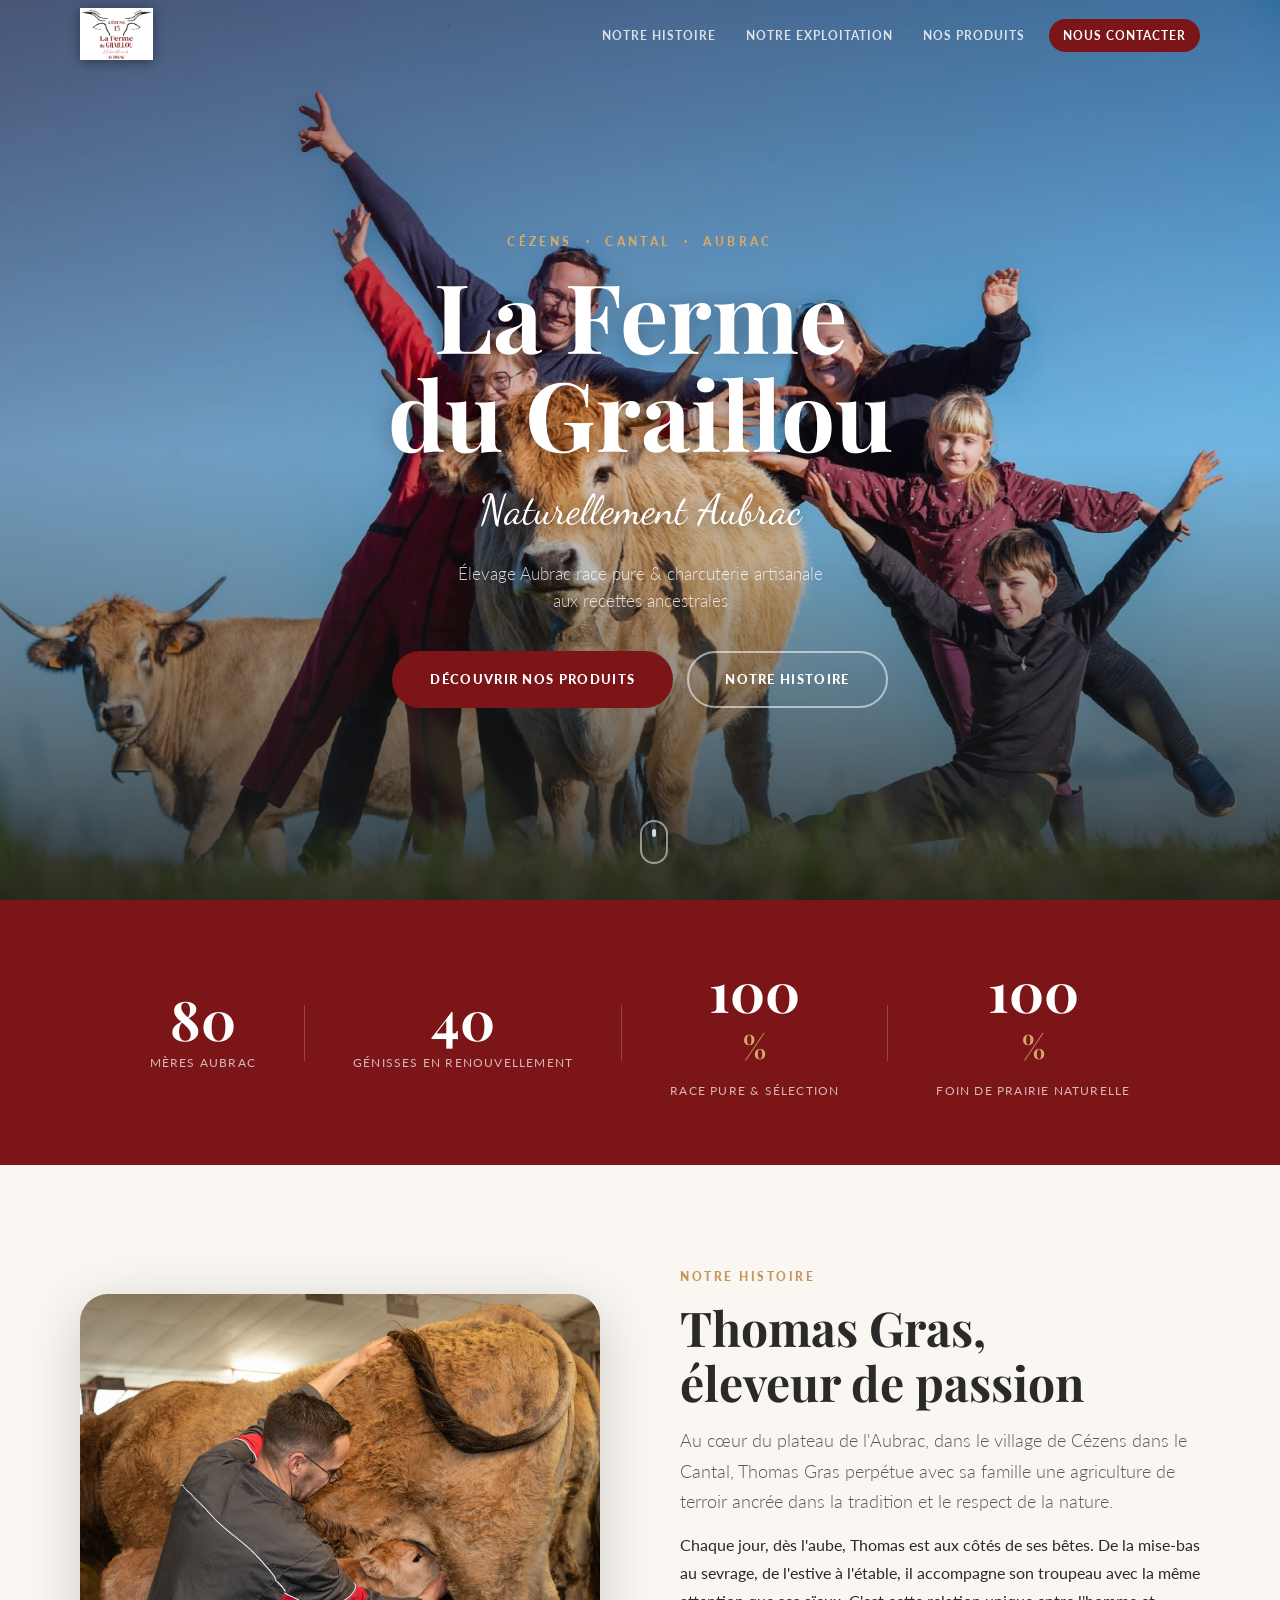
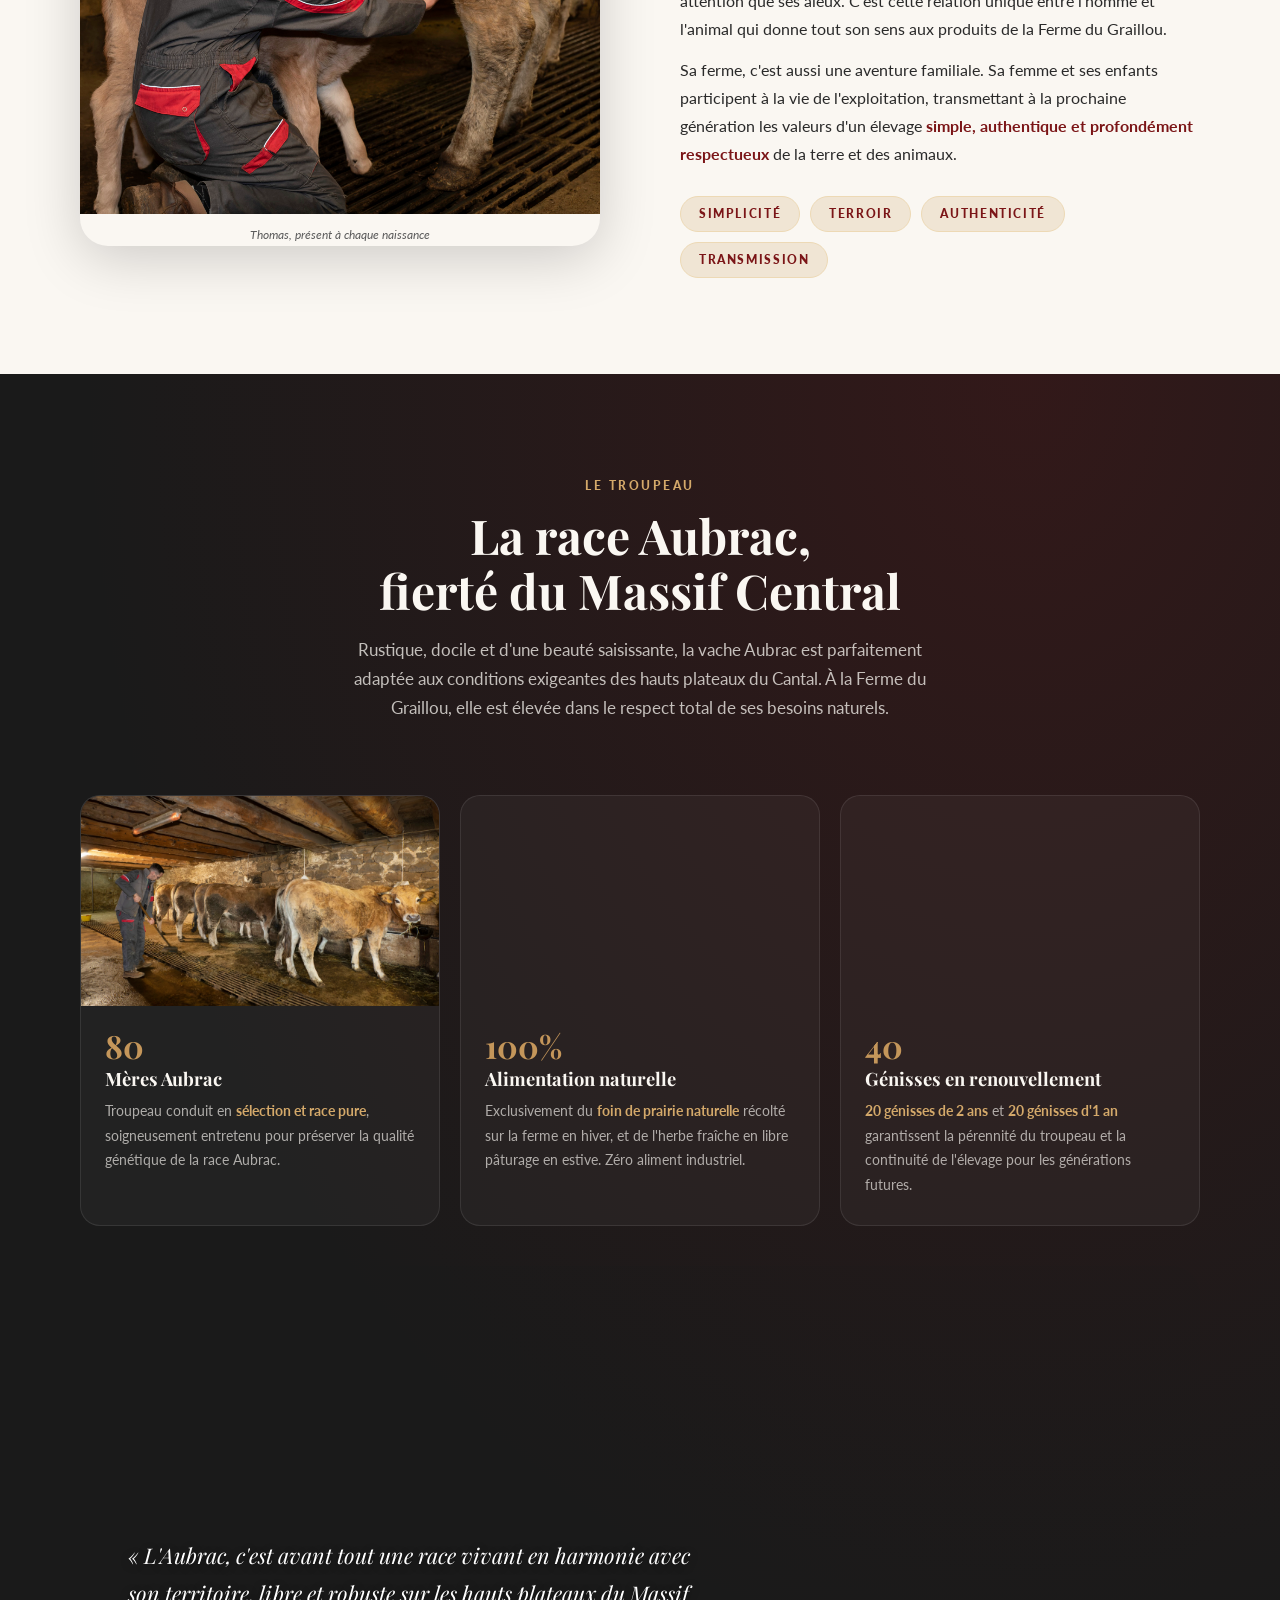
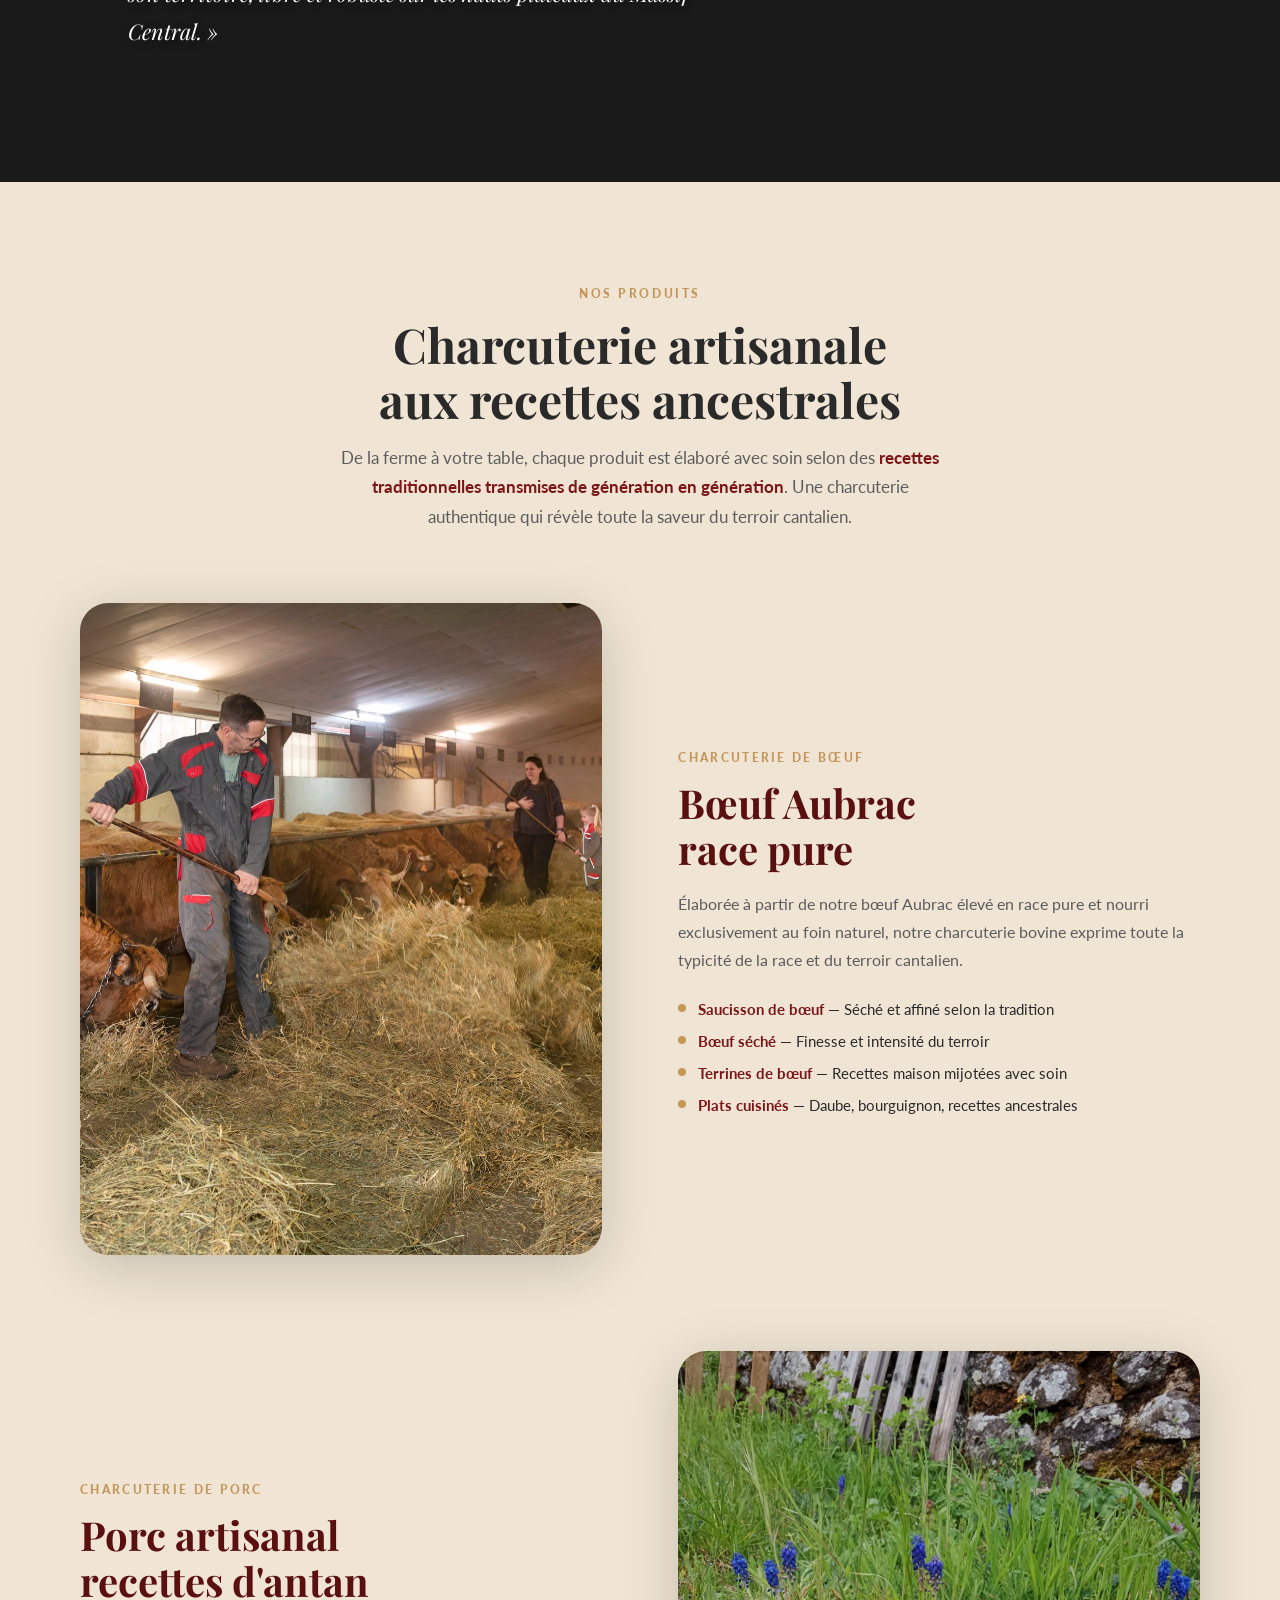
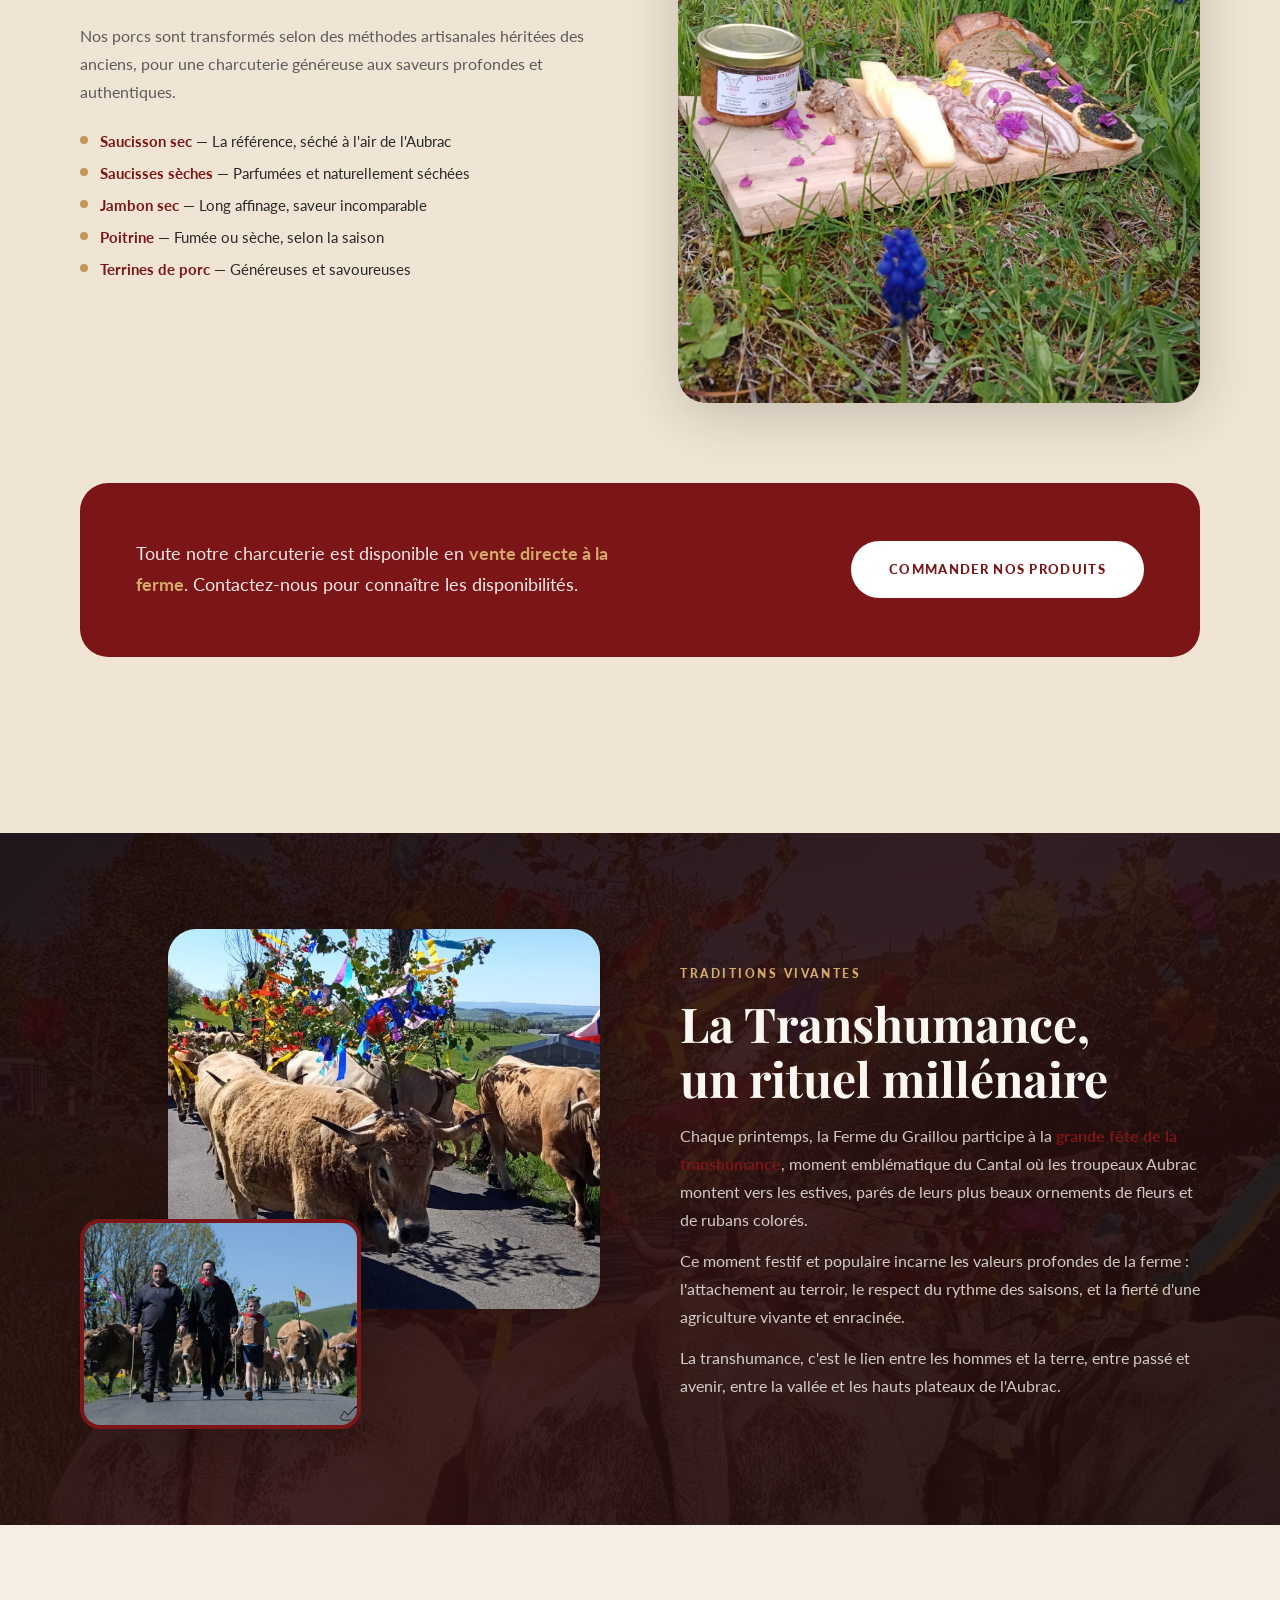
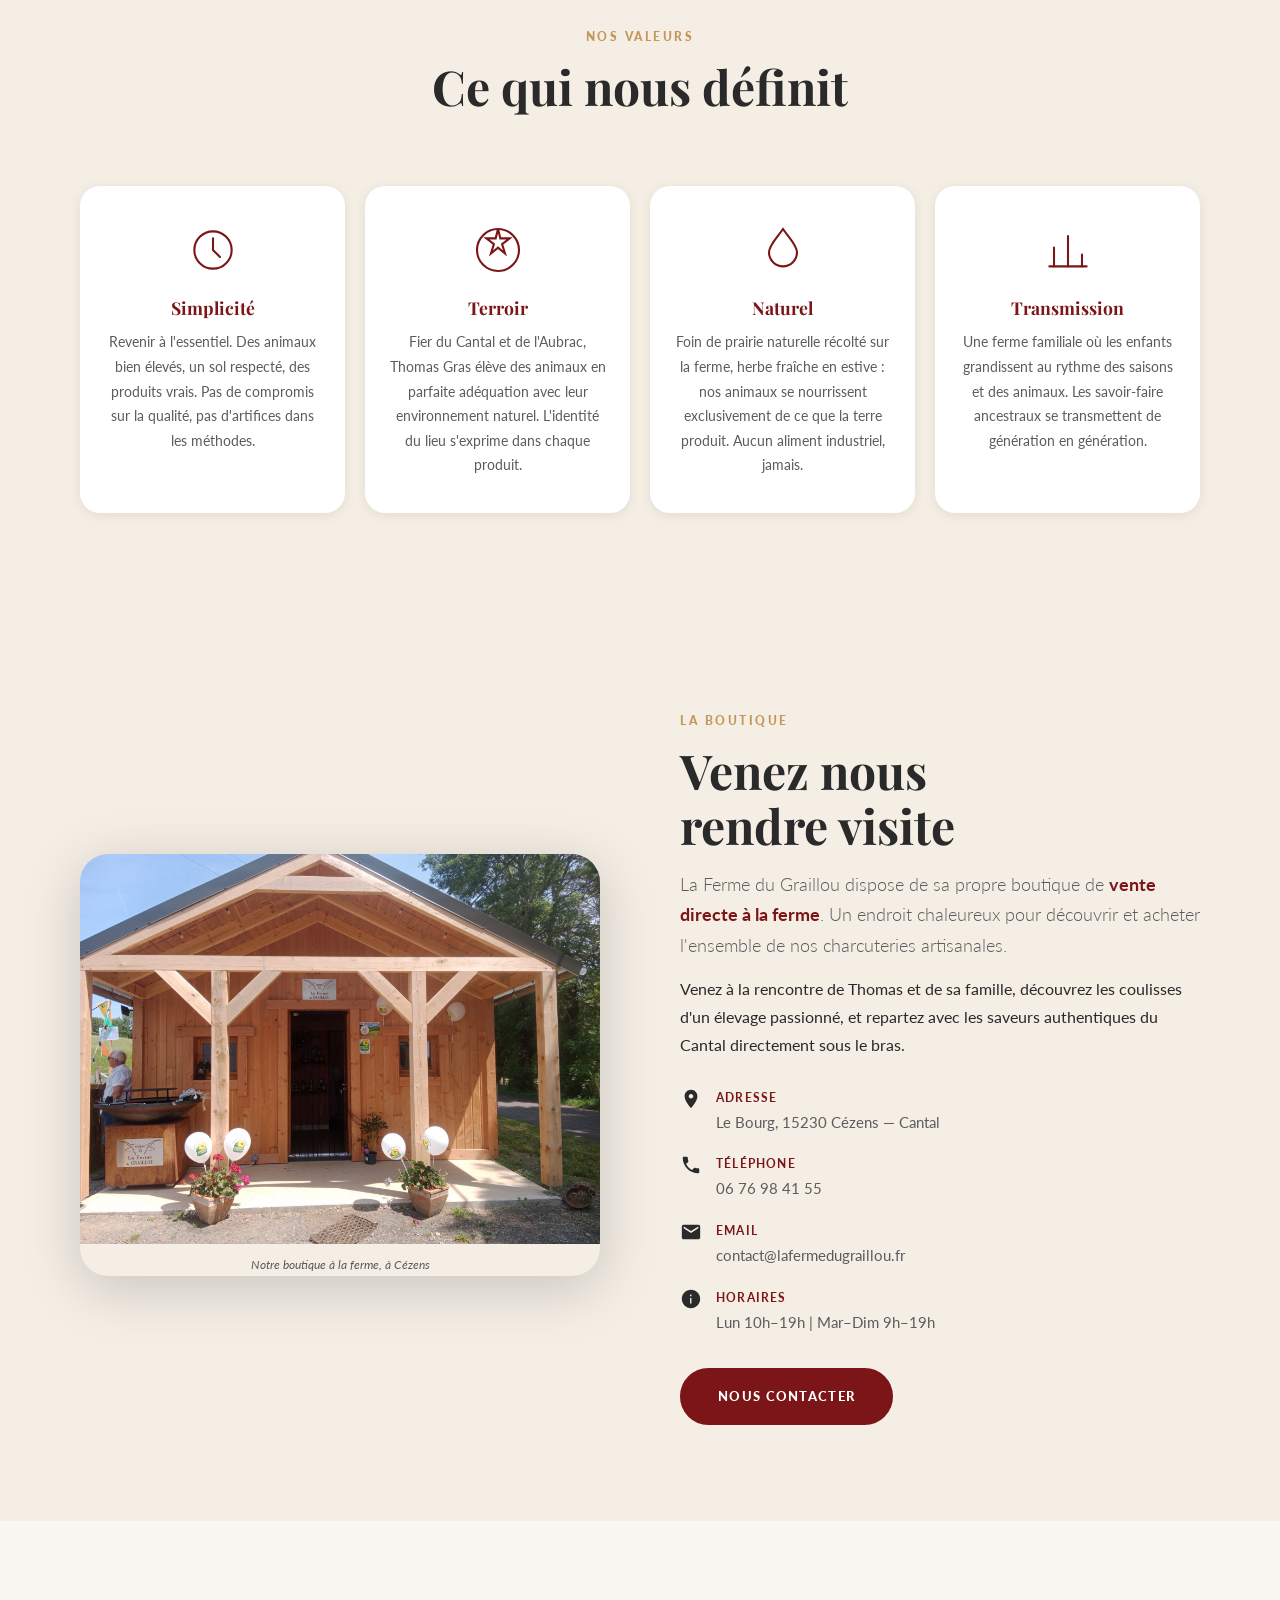
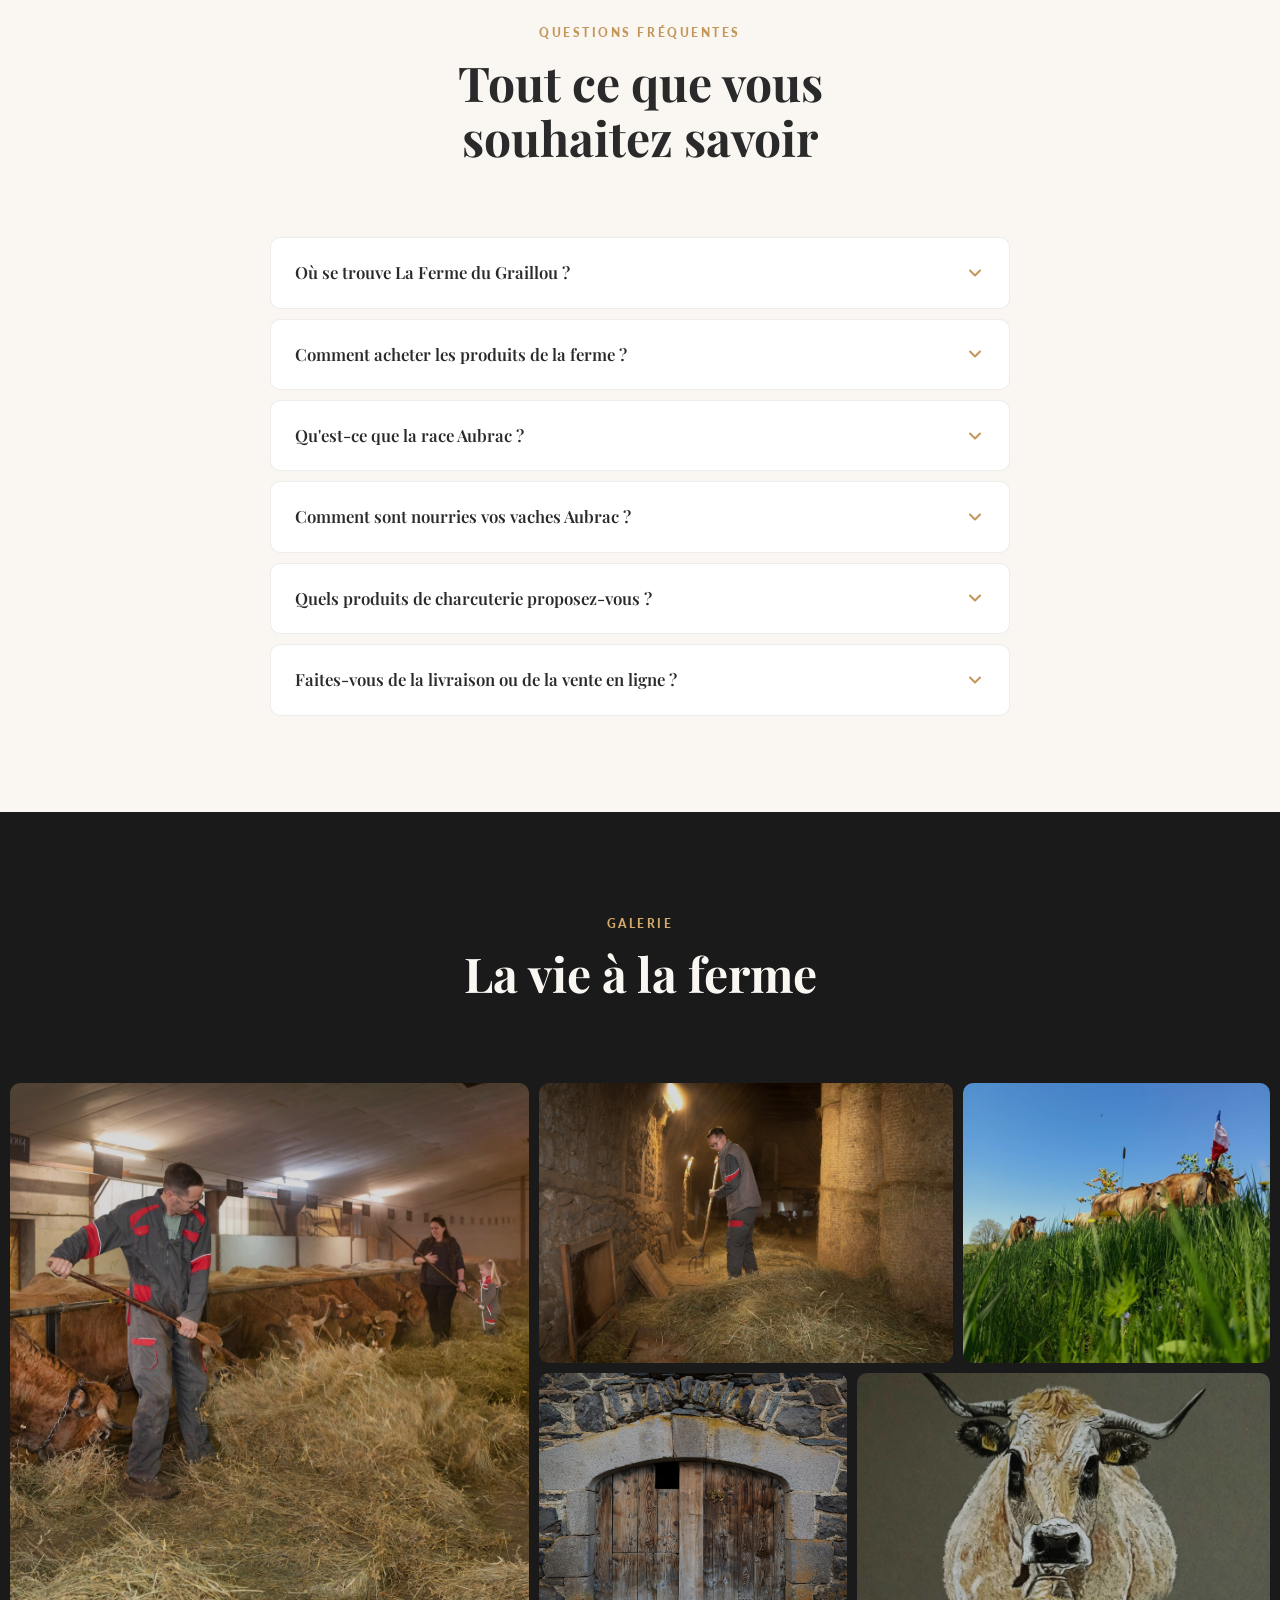
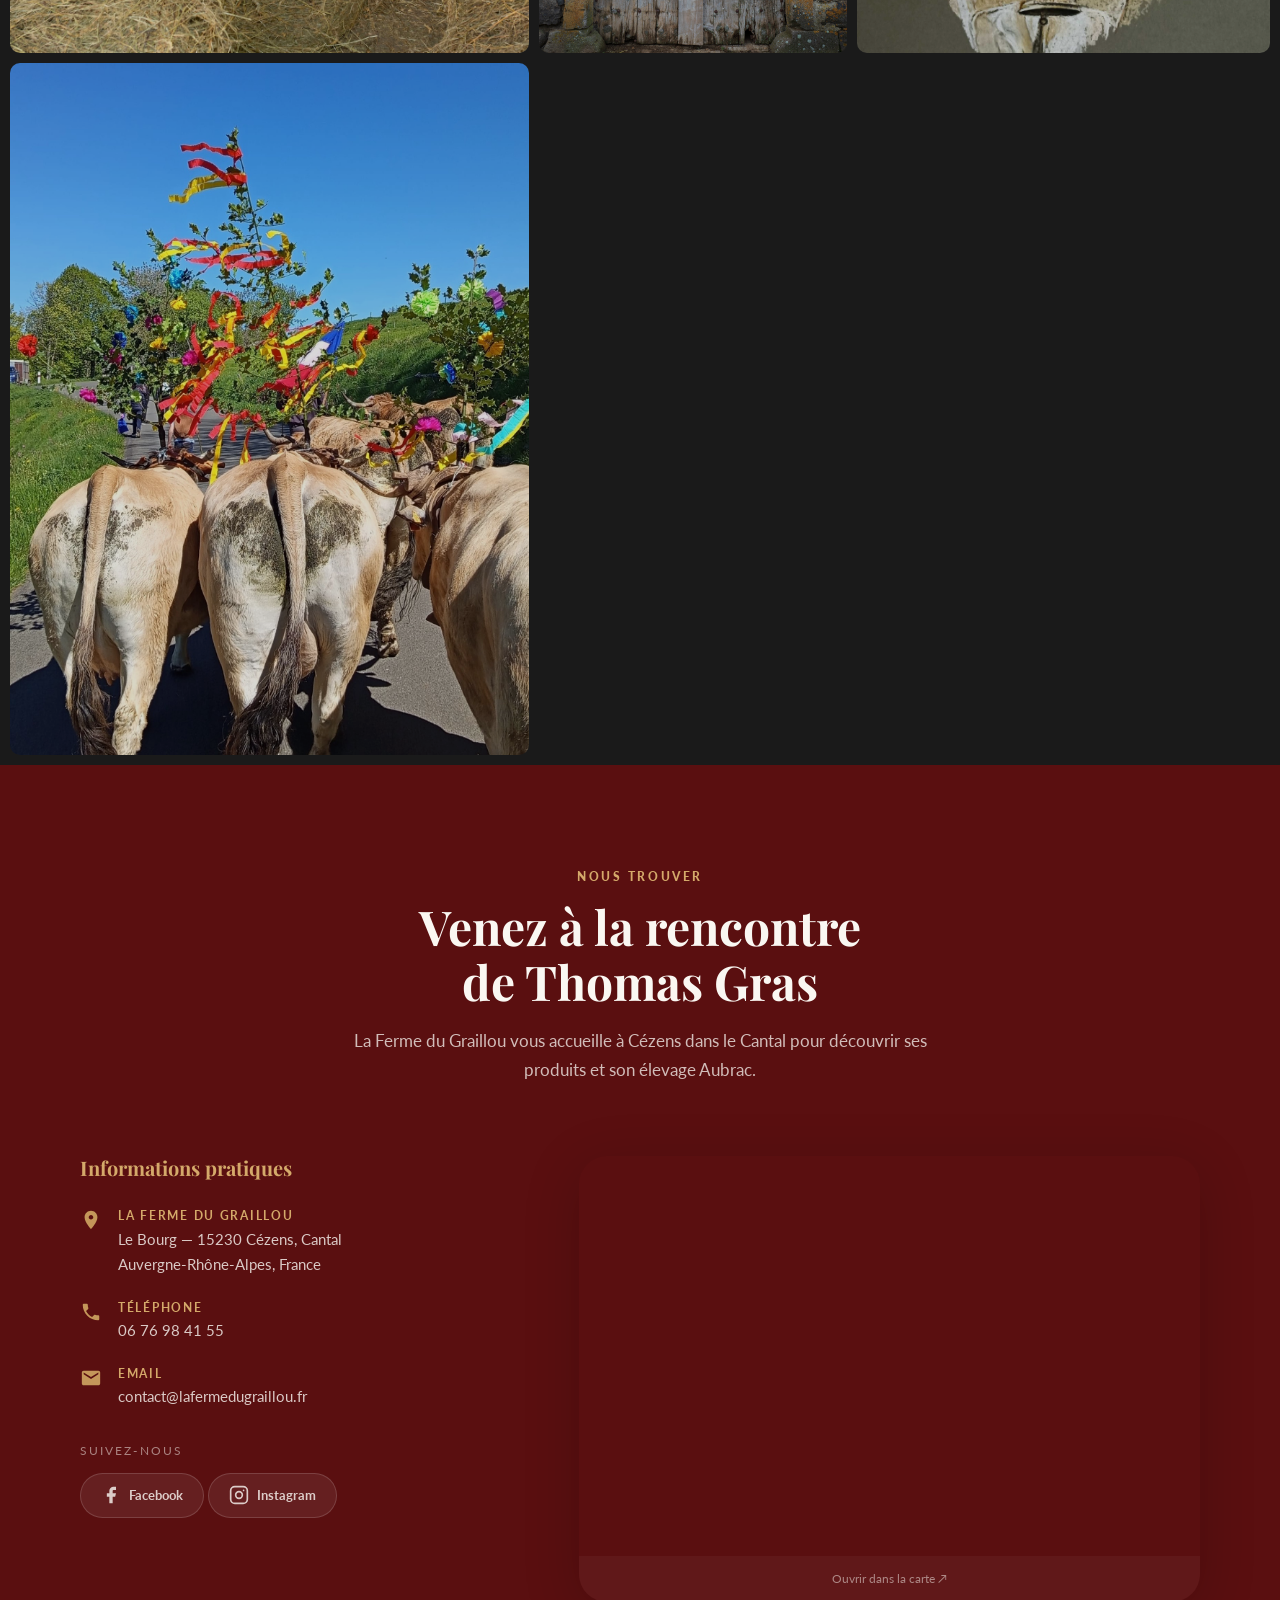
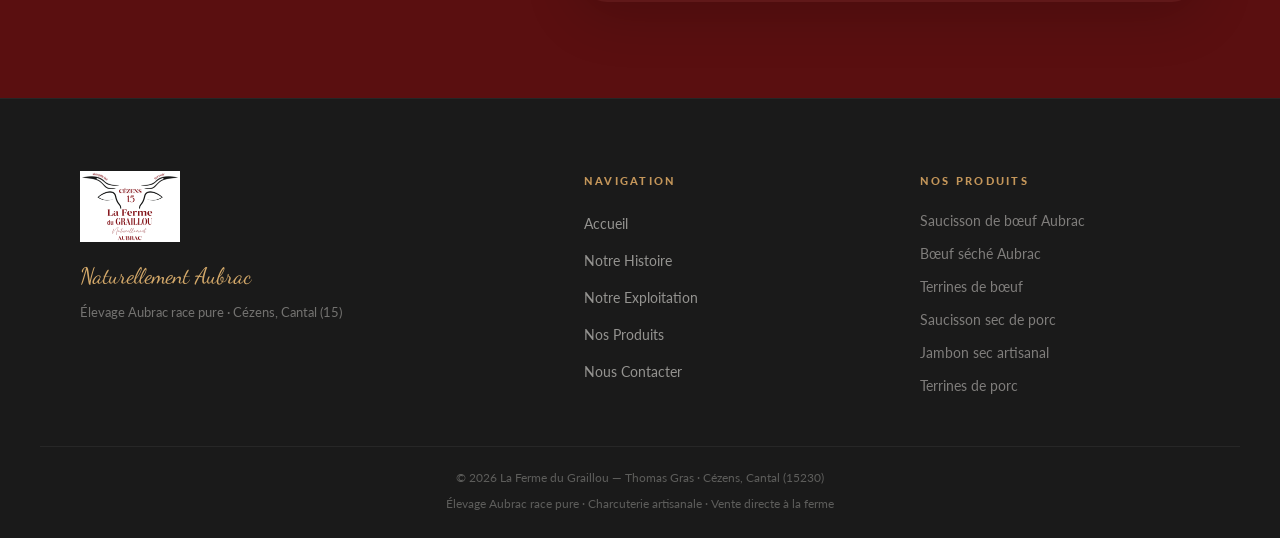
==== commit de8dbbd9: "modif" ====
--- a/index.html
+++ b/index.html
@@ -293,7 +293,7 @@
               Thomas Gras,<br>éleveur de passion
             </h2>
             <p data-animate="fade-up" style="--anim-delay:160ms" class="lead-text">
-              Au cœur du plateau de l'Aubrac, dans le village de Cézens au Cantal, Thomas Gras perpétue avec sa famille une agriculture de terroir ancrée dans la tradition et le respect de la nature.
+              Au cœur du plateau de l'Aubrac, dans le village de Cézens dans le Cantal, Thomas Gras perpétue avec sa famille une agriculture de terroir ancrée dans la tradition et le respect de la nature.
             </p>
             <p data-animate="fade-up" style="--anim-delay:200ms">
               Chaque jour, dès l'aube, Thomas est aux côtés de ses bêtes. De la mise-bas au sevrage, de l'estive à l'étable, il accompagne son troupeau avec la même attention que ses aïeux. C'est cette relation unique entre l'homme et l'animal qui donne tout son sens aux produits de la Ferme du Graillou.
